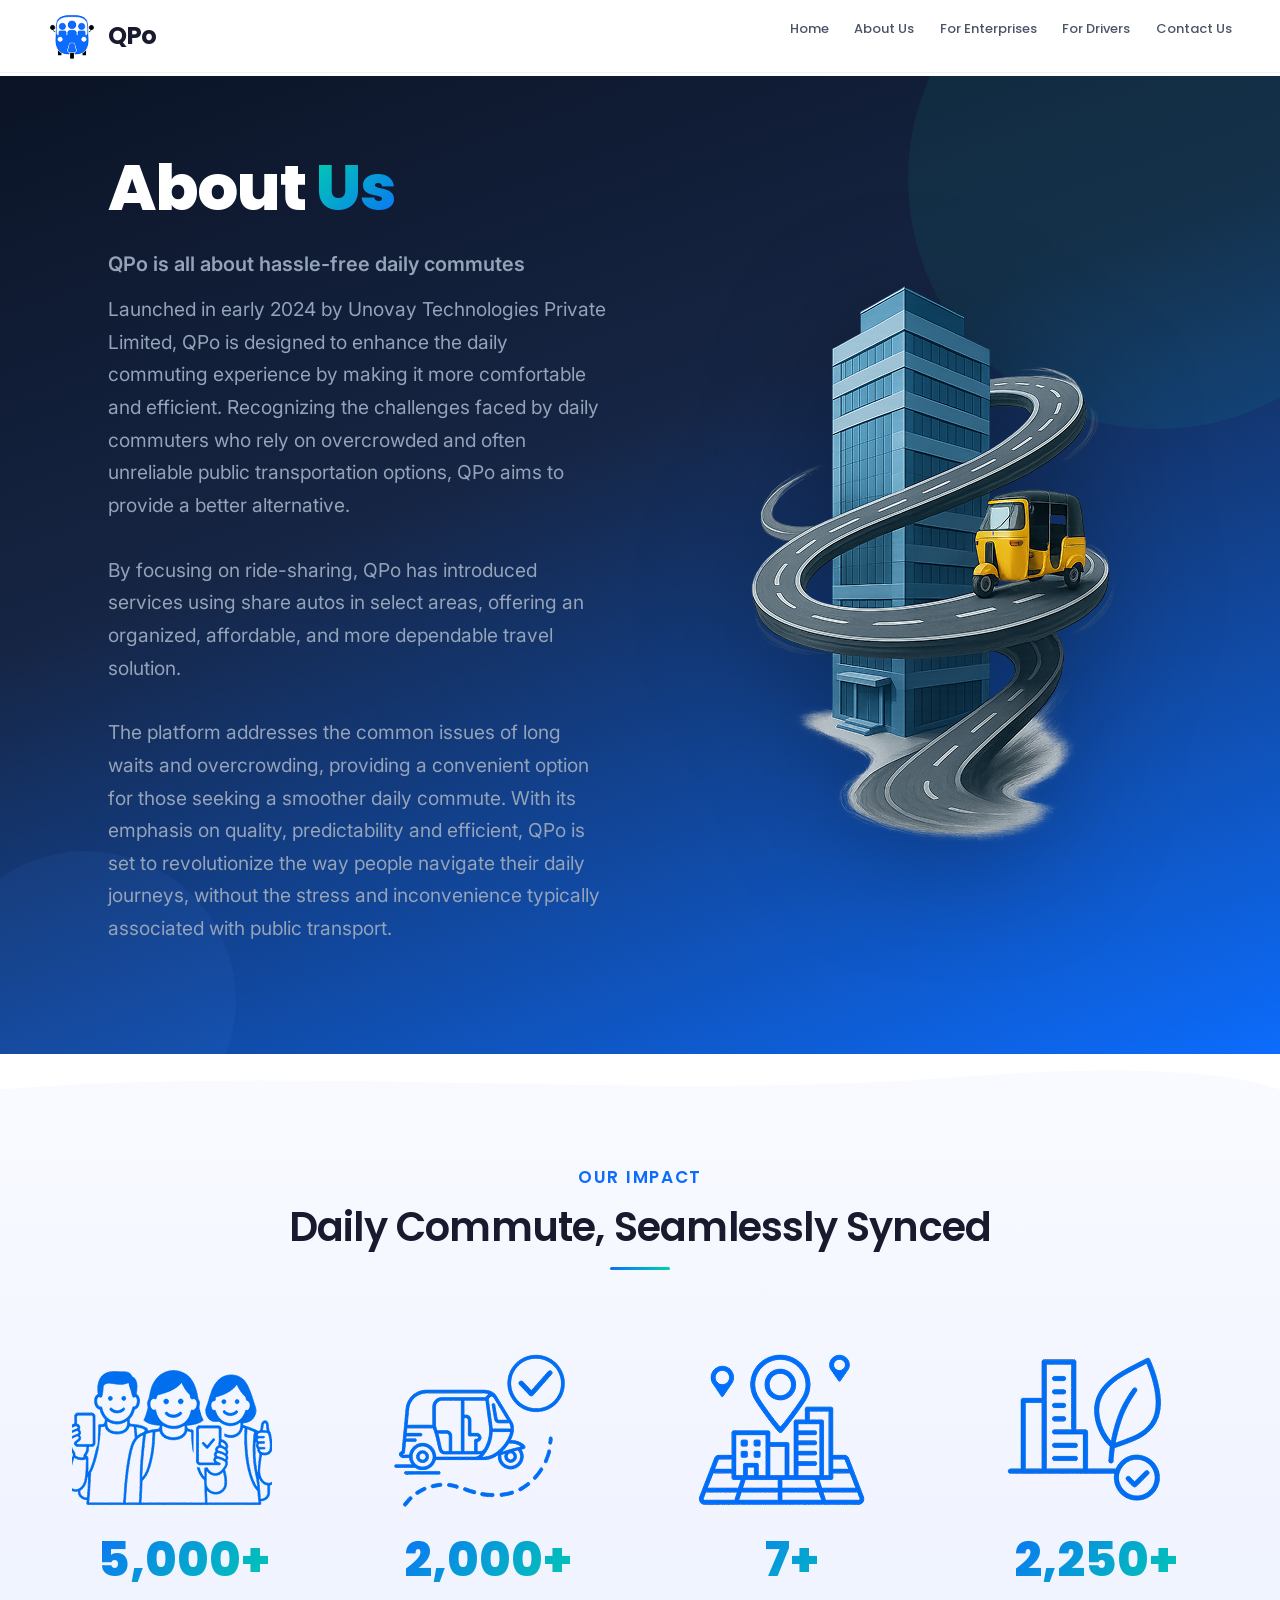
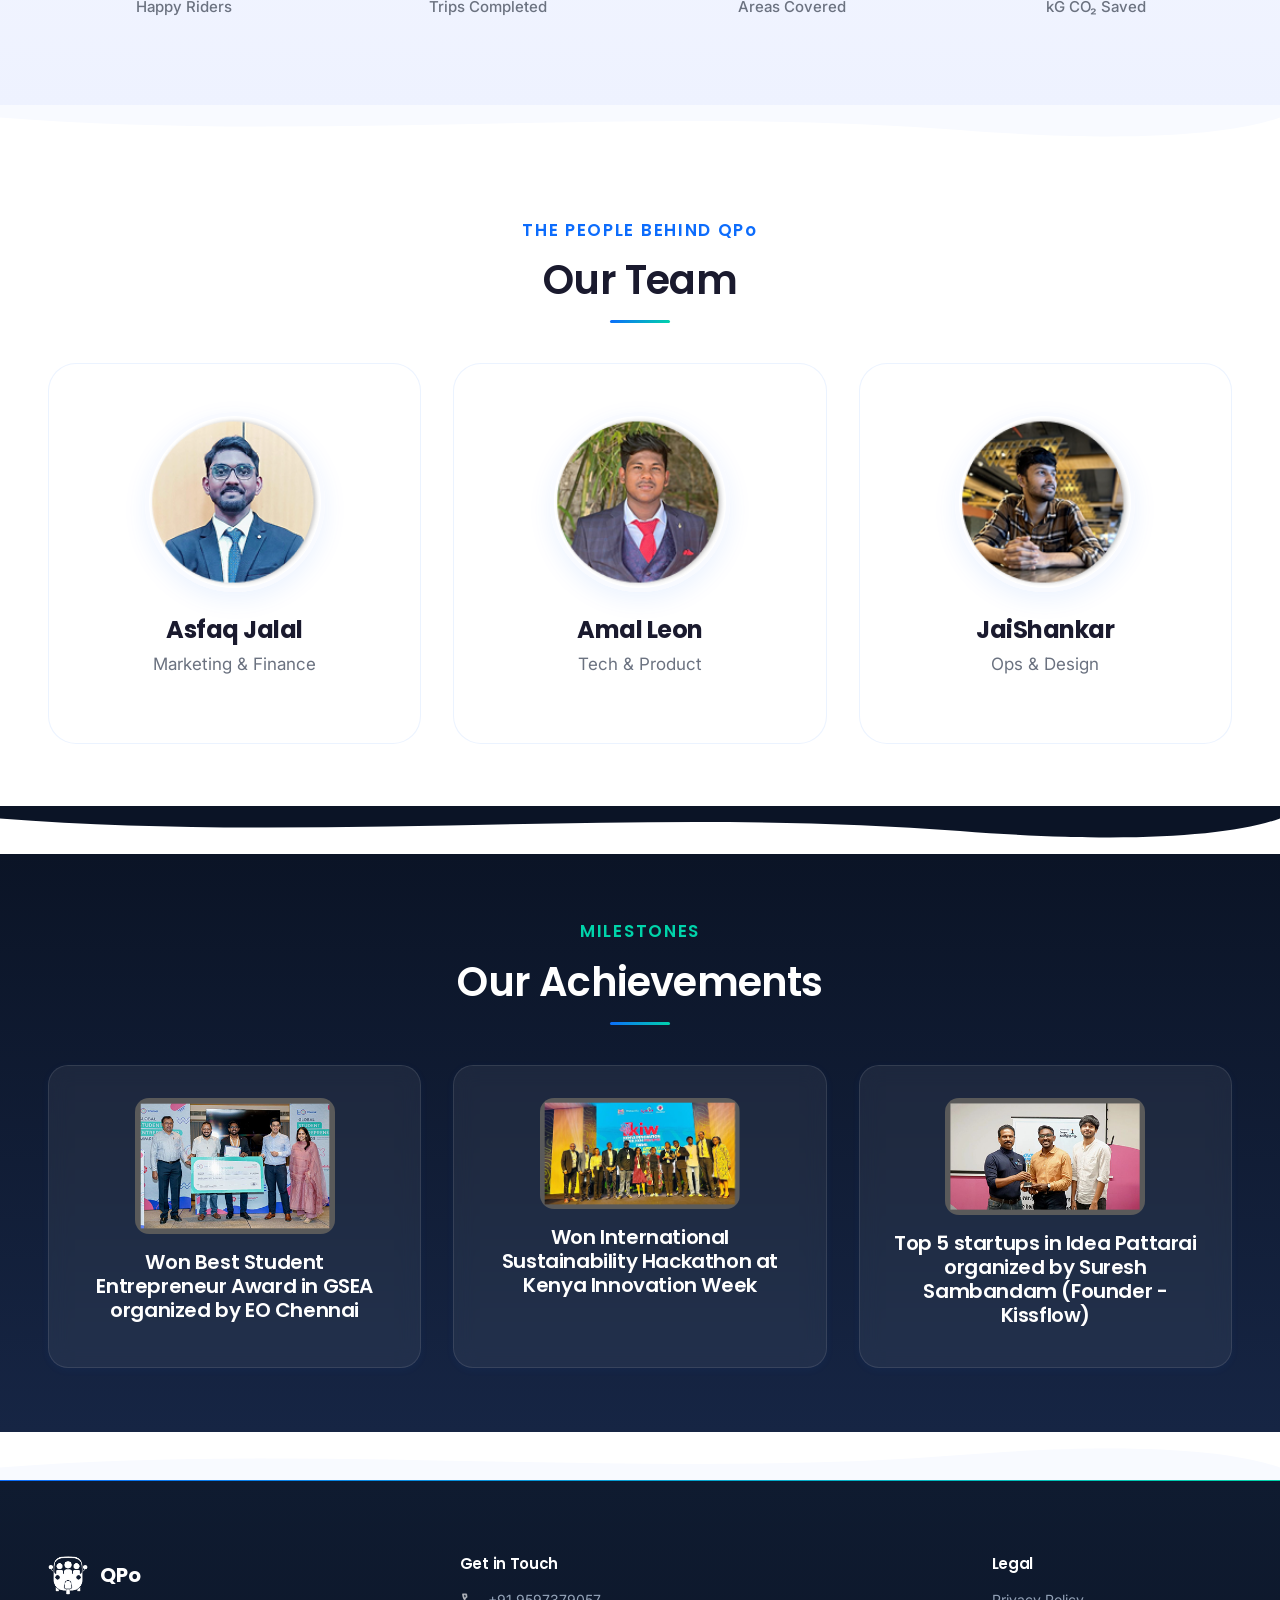
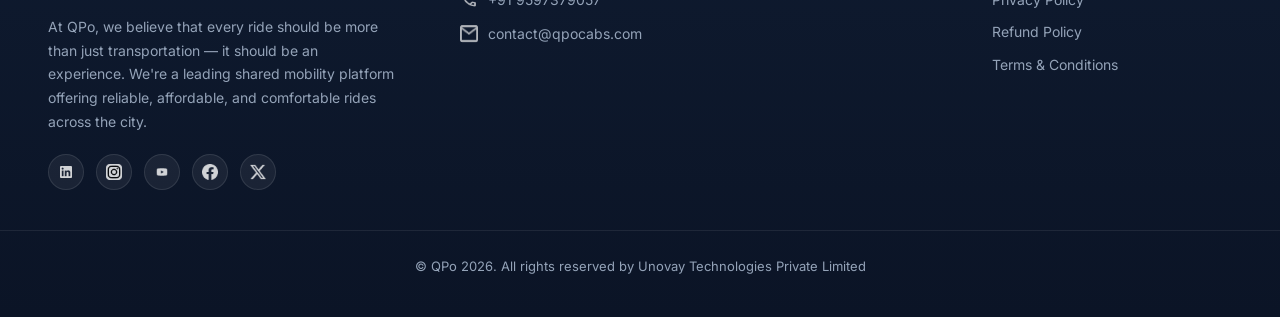
==== about-us.html @ b1e97e28 "QPo website revamp - complete redesign Full website overhaul with new design system, responsive layo" ====
<!DOCTYPE html>
<html lang="en">
<head>
    <meta charset="UTF-8">
    <meta name="viewport" content="width=device-width, initial-scale=1.0">
    <title>About Us | QPo</title>
    <link rel="icon" href="/pictures/logo.png" type="image/png">
    <link rel="stylesheet" href="https://cdnjs.cloudflare.com/ajax/libs/font-awesome/5.15.4/css/all.min.css" />
    <link href="https://cdn.jsdelivr.net/npm/bootstrap@5.3.3/dist/css/bootstrap.min.css" rel="stylesheet">
    <link href="/main.css" rel="stylesheet">
</head>
<body>

    <!-- ═══ Header ═══ -->
    <header class="qpo-header">
        <div class="nav-container">
            <a href="/index.html" class="logo">
                <img src="/pictures/logo nav.png" alt="QPo Logo" />
                <span>QPo</span>
            </a>
            <div id="menu-btn" class="fas fa-bars" aria-label="Toggle menu" tabindex="0" role="button"></div>
            <ul class="nav-links">
                <li><a href="/index.html">Home</a></li>
                <li><a href="/about-us.html" class="active">About Us</a></li>
                <li><a href="/For-enterprises.html">For Enterprises</a></li>
                <li><a href="/for-drivers.html">For Drivers</a></li>
                <li><a href="#footer" data-contact-link>Contact Us</a></li>
            </ul>
        </div>
    </header>
    <div class="header-spacer"></div>


    <!-- ═══ Hero Section ═══ -->
    <section class="qpo-hero">
        <div class="qpo-hero-content">
            <div class="qpo-hero-text animate-in">
                <h1>About <span class="highlight">Us</span></h1>
                <p style="font-size: 1.25rem; font-weight: 600; margin-bottom: 0.75rem;">QPo is all about hassle-free daily commutes</p>
                <p>Launched in early 2024 by Unovay Technologies Private Limited, QPo is designed to enhance the daily commuting experience by making it more comfortable and efficient. Recognizing the challenges faced by daily commuters who rely on overcrowded and often unreliable public transportation options, QPo aims to provide a better alternative.</p>
                <p>By focusing on ride-sharing, QPo has introduced services using share autos in select areas, offering an organized, affordable, and more dependable travel solution.</p>
                <p>The platform addresses the common issues of long waits and overcrowding, providing a convenient option for those seeking a smoother daily commute. With its emphasis on quality, predictability and efficient, QPo is set to revolutionize the way people navigate their daily journeys, without the stress and inconvenience typically associated with public transport.</p>
            </div>
            <div class="qpo-hero-image animate-in animate-in-delay-1">
                <img src="/pictures/hero-img.png" alt="About QPo">
            </div>
        </div>
    </section>


    <!-- ═══ Wave Divider ═══ -->
    <div class="qpo-wave-divider">
        <svg viewBox="0 0 1440 80" fill="none" xmlns="http://www.w3.org/2000/svg" preserveAspectRatio="none">
            <path d="M0 60C360 20 720 80 1080 40C1260 20 1380 30 1440 60V80H0V60Z" fill="#F8FAFF"/>
        </svg>
    </div>


    <!-- ═══ Stats Section ═══ -->
    <section class="qpo-section qpo-section--surface">
        <div class="qpo-container text-center">
            <span class="section-label reveal">Our Impact</span>
            <h2 class="reveal">Daily Commute, Seamlessly Synced</h2>
            <div class="accent-line accent-line--center reveal"></div>

            <div class="qpo-stats-grid reveal-stagger" style="margin-top: 2.5rem;">
                <div class="qpo-stat-card reveal">
                    <img src="/pictures/img-1.png" alt="Happy Riders">
                    <div class="qpo-stat-number">5,000+</div>
                    <div class="qpo-stat-label">Happy Riders</div>
                </div>
                <div class="qpo-stat-card reveal">
                    <img src="/pictures/img-2.png" alt="Trips Completed">
                    <div class="qpo-stat-number">2,000+</div>
                    <div class="qpo-stat-label">Trips Completed</div>
                </div>
                <div class="qpo-stat-card reveal">
                    <img src="/pictures/img-3.png" alt="Areas Covered">
                    <div class="qpo-stat-number">7+</div>
                    <div class="qpo-stat-label">Areas Covered</div>
                </div>
                <div class="qpo-stat-card reveal">
                    <img src="/pictures/img-4.png" alt="CO2 Saved">
                    <div class="qpo-stat-number">2,250+</div>
                    <div class="qpo-stat-label">kG CO&#8322; Saved</div>
                </div>
            </div>
        </div>
    </section>


    <!-- ═══ Wave Divider ═══ -->
    <div class="qpo-wave-divider qpo-wave-divider--flip">
        <svg viewBox="0 0 1440 80" fill="none" xmlns="http://www.w3.org/2000/svg" preserveAspectRatio="none">
            <path d="M0 60C360 20 720 80 1080 40C1260 20 1380 30 1440 60V80H0V60Z" fill="#F8FAFF"/>
        </svg>
    </div>


    <!-- ═══ Team Section ═══ -->
    <section class="qpo-section">
        <div class="qpo-container text-center">
            <span class="section-label reveal">The People Behind <span class="brand-keep">QPo</span></span>
            <h2 class="reveal">Our Team</h2>
            <div class="accent-line accent-line--center reveal"></div>

            <div class="qpo-team-grid reveal-stagger" style="margin-top: 2.5rem;">
                <div class="qpo-team-card reveal">
                    <img src="/pictures/Asfaq.png" alt="Asfaq Jalal">
                    <h4>Asfaq Jalal</h4>
                    <p>Marketing & Finance</p>
                </div>
                <div class="qpo-team-card reveal">
                    <img src="/pictures/AmalLeon.png" alt="Amal Leon">
                    <h4>Amal Leon</h4>
                    <p>Tech & Product</p>
                </div>
                <div class="qpo-team-card reveal">
                    <img src="/pictures/JaiShankar.png" alt="JaiShankar">
                    <h4>JaiShankar</h4>
                    <p>Ops & Design</p>
                </div>
            </div>
        </div>
    </section>


    <!-- ═══ Wave Divider ═══ -->
    <div class="qpo-wave-divider qpo-wave-divider--flip">
        <svg viewBox="0 0 1440 80" fill="none" xmlns="http://www.w3.org/2000/svg" preserveAspectRatio="none">
            <path d="M0 60C360 20 720 80 1080 40C1260 20 1380 30 1440 60V80H0V60Z" fill="#0B1426"/>
        </svg>
    </div>


    <!-- ═══ Achievements Section (Dark) ═══ -->
    <section class="qpo-section qpo-section--dark">
        <div class="qpo-container text-center">
            <span class="section-label section-label--light reveal">Milestones</span>
            <h2 class="reveal">Our Achievements</h2>
            <div class="accent-line accent-line--center reveal"></div>

            <div class="qpo-services-grid reveal-stagger" style="margin-top: 2.5rem;">
                <div class="qpo-service-card qpo-glass-card reveal" style="background: rgba(255,255,255,0.06); border-color: rgba(255,255,255,0.1);">
                    <img src="/pictures/image-01.png" alt="Best Student Entrepreneur Award">
                    <h3 style="color: var(--color-white);">Won Best Student Entrepreneur Award in GSEA organized by EO Chennai</h3>
                </div>
                <div class="qpo-service-card qpo-glass-card reveal" style="background: rgba(255,255,255,0.06); border-color: rgba(255,255,255,0.1);">
                    <img src="/pictures/image-02.png" alt="Kenya Innovation Week">
                    <h3 style="color: var(--color-white);">Won International Sustainability Hackathon at Kenya Innovation Week</h3>
                </div>
                <div class="qpo-service-card qpo-glass-card reveal" style="background: rgba(255,255,255,0.06); border-color: rgba(255,255,255,0.1);">
                    <img src="/pictures/image-03.png" alt="Idea Pattarai">
                    <h3 style="color: var(--color-white);">Top 5 startups in Idea Pattarai organized by Suresh Sambandam (Founder - Kissflow)</h3>
                </div>
            </div>
        </div>
    </section>


    <!-- ═══ Wave Divider ═══ -->
    <div class="qpo-wave-divider">
        <svg viewBox="0 0 1440 80" fill="none" xmlns="http://www.w3.org/2000/svg" preserveAspectRatio="none">
            <path d="M0 60C360 20 720 80 1080 40C1260 20 1380 30 1440 60V80H0V60Z" fill="#F8FAFF"/>
        </svg>
    </div>


    <!-- ═══ Footer ═══ -->
    <footer class="qpo-footer" id="footer">
        <div class="qpo-footer-content">
            <div class="qpo-footer-brand">
                <div class="logo">
                    <img src="/pictures/footer-logo.png" alt="QPo Logo">
                    <span>QPo</span>
                </div>
                <p>At QPo, we believe that every ride should be more than just transportation — it should be an experience. We're a leading shared mobility platform offering reliable, affordable, and comfortable rides across the city.</p>
                <div class="qpo-footer-social">
                    <a href="https://www.linkedin.com/company/qpo-cabs/"><img src="/pictures/linkedin.png" alt="LinkedIn"></a>
                    <a href="https://www.instagram.com/qpo.app/"><img src="/pictures/instagram.png" alt="Instagram"></a>
                    <a href="https://www.youtube.com/@QPo_Cabs"><img src="/pictures/youtube.png" alt="YouTube"></a>
                    <a href="https://www.facebook.com/qpocabs"><img src="/pictures/facebook.png" alt="Facebook"></a>
                    <a href="https://x.com/qpo_cabs"><img src="/pictures/twitter.png" alt="X / Twitter"></a>
                </div>
            </div>

            <div class="qpo-footer-contact">
                <h4>Get in Touch</h4>
                <div class="qpo-footer-contact-item">
                    <img src="/pictures/call.png" alt="Phone">
                    <span>+91 9597379057</span>
                </div>
                <div class="qpo-footer-contact-item">
                    <img src="/pictures/mail.png" alt="Email">
                    <span>contact@qpocabs.com</span>
                </div>
            </div>

            <div class="qpo-footer-links">
                <h4>Legal</h4>
                <a href="/policy.html">Privacy Policy</a>
                <a href="/refund_policy.html">Refund Policy</a>
                <a href="/tandc.html">Terms & Conditions</a>
            </div>
        </div>

        <div class="qpo-footer-bottom">
            <p>&copy; QPo 2026. All rights reserved by Unovay Technologies Private Limited</p>
        </div>
    </footer>


    <script src="https://cdn.jsdelivr.net/npm/bootstrap@5.3.3/dist/js/bootstrap.bundle.min.js"></script>
    <script src="/animations.js"></script>

</body>
</html>
---- main.css ----
/* ============================================================
   QPo Cabs — Premium Design System
   Clean & Premium | Subtle Animations | Bootstrap Compatible
   ============================================================ */

@import url('https://fonts.googleapis.com/css2?family=Inter:ital,opsz,wght@0,14..32,100..900;1,14..32,100..900&family=Poppins:ital,wght@0,100;0,200;0,300;0,400;0,500;0,600;0,700;0,800;0,900;1,100;1,200;1,300;1,400;1,500;1,600;1,700;1,800;1,900&display=swap');

/* ── Design Tokens ──────────────────────────────────────────── */
:root {
  /* Colors */
  --color-primary: #0C6CFC;
  --color-primary-dark: #0A52C4;
  --color-primary-light: #4A94FF;
  --color-accent: #00D4AA;
  --color-accent-dark: #00B090;
  --color-dark: #0B1426;
  --color-dark-mid: #121E33;
  --color-dark-surface: #1A2A44;
  --color-surface: #F8FAFF;
  --color-surface-alt: #EEF2FF;
  --color-white: #FFFFFF;
  --color-text: #1A1A2E;
  --color-text-secondary: #4A5568;
  --color-text-muted: #6B7280;
  --color-text-on-dark: #E2E8F0;
  --color-text-on-dark-muted: #94A3B8;
  --color-border: rgba(12, 108, 252, 0.08);
  --color-border-light: rgba(255, 255, 255, 0.12);

  /* Gradients */
  --gradient-primary: linear-gradient(135deg, #0C6CFC 0%, #00D4AA 100%);
  --gradient-primary-reverse: linear-gradient(135deg, #00D4AA 0%, #0C6CFC 100%);
  --gradient-hero: linear-gradient(160deg, #0B1426 0%, #162544 40%, #0C6CFC 100%);
  --gradient-dark: linear-gradient(180deg, #0B1426 0%, #162544 100%);
  --gradient-dark-subtle: linear-gradient(180deg, #0F1B30 0%, #0B1426 100%);
  --gradient-surface: linear-gradient(180deg, #F8FAFF 0%, #EEF2FF 100%);
  --gradient-glass: linear-gradient(135deg, rgba(255,255,255,0.1) 0%, rgba(255,255,255,0.05) 100%);

  /* Shadows */
  --shadow-xs: 0 1px 3px rgba(12, 108, 252, 0.04);
  --shadow-sm: 0 2px 8px rgba(12, 108, 252, 0.06);
  --shadow-md: 0 8px 24px rgba(12, 108, 252, 0.08);
  --shadow-lg: 0 16px 48px rgba(12, 108, 252, 0.1);
  --shadow-xl: 0 24px 64px rgba(12, 108, 252, 0.12);
  --shadow-glow: 0 0 24px rgba(12, 108, 252, 0.15);
  --shadow-glow-accent: 0 0 24px rgba(0, 212, 170, 0.15);
  --shadow-card-hover: 0 12px 32px rgba(12, 108, 252, 0.14), 0 0 0 1px rgba(12, 108, 252, 0.06);

  /* Radii */
  --radius-sm: 8px;
  --radius-md: 14px;
  --radius-lg: 20px;
  --radius-xl: 28px;
  --radius-2xl: 36px;
  --radius-full: 9999px;

  /* Transitions */
  --ease-out: cubic-bezier(0.4, 0, 0.2, 1);
  --ease-spring: cubic-bezier(0.34, 1.56, 0.64, 1);
  --transition-fast: 0.2s var(--ease-out);
  --transition-base: 0.3s var(--ease-out);
  --transition-slow: 0.5s var(--ease-out);

  /* Typography */
  --font-display: 'Poppins', sans-serif;
  --font-body: 'Inter', sans-serif;

  /* Spacing */
  --section-padding: clamp(2.5rem, 5vw, 4.5rem);
  --container-max: 1280px;
  --container-padding: clamp(1rem, 4vw, 3rem);
}


/* ── Reset & Base ───────────────────────────────────────────── */
*, *::before, *::after {
  box-sizing: border-box;
  margin: 0;
  padding: 0;
}

html {
  scroll-behavior: smooth;
  -webkit-font-smoothing: antialiased;
  -moz-osx-font-smoothing: grayscale;
}

body {
  font-family: var(--font-body);
  font-weight: 400;
  color: var(--color-text);
  background: var(--color-white);
  line-height: 1.6;
  overflow-x: hidden;
}

img {
  max-width: 100%;
  height: auto;
  display: block;
}

a {
  color: inherit;
  text-decoration: none;
  transition: color var(--transition-fast);
}


/* ── Typography ─────────────────────────────────────────────── */
h1, h2, h3, h4, h5, h6 {
  font-family: var(--font-display);
  font-weight: 600;
  line-height: 1.2;
  letter-spacing: -0.02em;
  color: var(--color-text);
}

h1 { font-size: clamp(2rem, 5vw, 3.5rem); font-weight: 700; }
h2 { font-size: clamp(1.5rem, 3.5vw, 2.5rem); }
h3 { font-size: clamp(1.125rem, 2.5vw, 1.75rem); }
h4 { font-size: clamp(1rem, 2vw, 1.25rem); }

p {
  font-size: clamp(0.875rem, 1.5vw, 1.125rem);
  line-height: 1.7;
  color: var(--color-text-secondary);
}

/* Gradient text utility */
.gradient-text {
  background: var(--gradient-primary);
  -webkit-background-clip: text;
  -webkit-text-fill-color: transparent;
  background-clip: text;
}

/* Section label — small uppercase text above headings */
.section-label {
  font-family: var(--font-display);
  font-size: clamp(0.9375rem, 1.5vw, 1.0625rem);
  font-weight: 600;
  text-transform: uppercase;
  letter-spacing: 0.1em;
  color: var(--color-primary);
  margin-bottom: 0.75rem;
  display: inline-block;
}

/* Prevent QPo from being uppercased — keep brand casing */
.section-label .brand-keep {
  text-transform: none;
}

.section-label--light {
  color: var(--color-accent);
}

/* Accent line under section titles */
.accent-line {
  width: 60px;
  height: 3px;
  background: var(--gradient-primary);
  border-radius: 2px;
  margin-top: 1rem;
  display: inline-block;
}

.accent-line--center {
  display: block;
  margin-left: auto;
  margin-right: auto;
}


/* ── Layout ─────────────────────────────────────────────────── */
.qpo-container {
  width: 100%;
  max-width: var(--container-max);
  margin: 0 auto;
  padding: 0 var(--container-padding);
}

.qpo-section {
  padding: var(--section-padding) 0;
}

.qpo-section--dark {
  background: var(--gradient-dark);
  color: var(--color-text-on-dark);
}

.qpo-section--dark h2,
.qpo-section--dark h3,
.qpo-section--dark h4 {
  color: var(--color-white);
}

.qpo-section--dark p {
  color: var(--color-text-on-dark-muted);
}

.qpo-section--surface {
  background: var(--gradient-surface);
}

.text-center { text-align: center; }


/* ── Header / Navigation ────────────────────────────────────── */
.qpo-header {
  position: fixed;
  top: 0;
  left: 0;
  right: 0;
  z-index: 1000;
  background: rgba(255, 255, 255, 0.85);
  backdrop-filter: blur(16px);
  -webkit-backdrop-filter: blur(16px);
  border-bottom: 1px solid var(--color-border);
  transition: box-shadow var(--transition-base), background var(--transition-base);
}

.qpo-header.scrolled {
  background: rgba(255, 255, 255, 0.95);
  box-shadow: 0 4px 20px rgba(0, 0, 0, 0.06);
}

.qpo-header .nav-container {
  display: flex;
  justify-content: space-between;
  align-items: center;
  max-width: var(--container-max);
  margin: 0 auto;
  padding: 0.75rem var(--container-padding);
}

.qpo-header .logo {
  display: flex;
  align-items: center;
  gap: 0.75rem;
  text-decoration: none;
}

.qpo-header .logo img {
  width: 48px;
  height: 48px;
  border-radius: 0;
  background: transparent;
  mix-blend-mode: multiply;
  object-fit: contain;
}

.qpo-header .logo span {
  font-family: var(--font-display);
  font-size: clamp(1.25rem, 2vw, 1.5rem);
  font-weight: 700;
  color: var(--color-text);
  letter-spacing: -0.02em;
}

.qpo-header .nav-links {
  display: flex;
  list-style: none;
  gap: clamp(1rem, 2vw, 2rem);
  align-items: center;
}

.qpo-header .nav-links a {
  font-family: var(--font-display);
  font-size: clamp(0.8125rem, 1vw, 0.9375rem);
  font-weight: 500;
  white-space: nowrap;
  color: var(--color-text-secondary);
  text-decoration: none;
  position: relative;
  padding: 0.25rem 0;
  transition: color var(--transition-fast);
}

.qpo-header .nav-links a::after {
  content: '';
  position: absolute;
  bottom: -2px;
  left: 50%;
  width: 0;
  height: 2px;
  background: var(--gradient-primary);
  border-radius: 1px;
  transition: width var(--transition-base), left var(--transition-base);
}

.qpo-header .nav-links a:hover,
.qpo-header .nav-links a.active {
  color: var(--color-primary);
}

.qpo-header .nav-links a:hover::after,
.qpo-header .nav-links a.active::after {
  width: 100%;
  left: 0;
}

/* Hamburger */
.qpo-header #menu-btn {
  display: none;
  font-size: 1.5rem;
  cursor: pointer;
  color: var(--color-text);
  padding: 0.5rem;
  border-radius: var(--radius-sm);
  transition: background var(--transition-fast), color var(--transition-fast);
}

.qpo-header #menu-btn:hover {
  background: var(--color-surface);
  color: var(--color-primary);
}

/* Header spacer to push content below fixed header */
.header-spacer {
  height: 76px;
}


/* ── Hero Section ───────────────────────────────────────────── */
.qpo-hero {
  position: relative;
  min-height: 70vh;
  display: flex;
  align-items: center;
  overflow: hidden;
  background: var(--gradient-hero);
  padding: clamp(2rem, 6vw, 5rem) 0;
}

/* Subtle floating shapes in hero */
.qpo-hero::before,
.qpo-hero::after {
  content: '';
  position: absolute;
  border-radius: 50%;
  opacity: 0.07;
  pointer-events: none;
}

.qpo-hero::before {
  width: 500px;
  height: 500px;
  background: var(--color-accent);
  top: -15%;
  right: -10%;
  animation: float-slow 20s ease-in-out infinite;
}

.qpo-hero::after {
  width: 300px;
  height: 300px;
  background: var(--color-primary-light);
  bottom: -10%;
  left: -5%;
  animation: float-slow 25s ease-in-out infinite reverse;
}

@keyframes float-slow {
  0%, 100% { transform: translate(0, 0) scale(1); }
  33% { transform: translate(30px, -20px) scale(1.05); }
  66% { transform: translate(-20px, 15px) scale(0.95); }
}

.qpo-hero-content {
  position: relative;
  z-index: 2;
  max-width: var(--container-max);
  margin: 0 auto;
  padding: 0 var(--container-padding);
  display: grid;
  grid-template-columns: 1fr 1fr;
  gap: clamp(2rem, 5vw, 4rem);
  align-items: center;
}

.qpo-hero-text h1 {
  color: var(--color-white);
  font-size: clamp(2.25rem, 5.5vw, 4rem);
  font-weight: 800;
  line-height: 1.1;
  margin-bottom: 1.5rem;
}

.qpo-hero-text h1 .highlight {
  background: var(--gradient-primary-reverse);
  -webkit-background-clip: text;
  -webkit-text-fill-color: transparent;
  background-clip: text;
}

.qpo-hero-text p {
  color: var(--color-text-on-dark-muted);
  font-size: clamp(1rem, 1.5vw, 1.25rem);
  line-height: 1.7;
  margin-bottom: 2rem;
  max-width: 500px;
}

.qpo-hero-image {
  position: relative;
  z-index: 2;
  display: flex;
  justify-content: center;
}

.qpo-hero-image img {
  max-width: 100%;
  height: auto;
  border-radius: var(--radius-xl);
  filter: drop-shadow(0 20px 60px rgba(0, 0, 0, 0.3));
}

/* Hero CTA buttons */
.qpo-hero-cta {
  display: flex;
  gap: 1rem;
  flex-wrap: wrap;
  align-items: center;
}

.qpo-hero-cta img {
  height: clamp(40px, 5vw, 52px);
  width: auto;
  transition: transform var(--transition-fast), filter var(--transition-fast);
  border-radius: var(--radius-sm);
}

.qpo-hero-cta a:hover img {
  transform: translateY(-2px);
  filter: brightness(1.1);
}

/* Themed store download buttons */
.qpo-store-btn {
  display: inline-flex;
  align-items: center;
  justify-content: center;
  gap: 0.625rem;
  padding: 0.625rem 1.5rem;
  min-width: 175px;
  border-radius: var(--radius-lg);
  text-decoration: none;
  color: var(--color-white);
  background: linear-gradient(135deg, var(--color-primary) 0%, var(--color-primary-dark) 100%);
  border: 1px solid rgba(255, 255, 255, 0.15);
  transition: transform var(--transition-fast), box-shadow var(--transition-fast);
  font-family: var(--font-display);
}

.qpo-store-btn:hover {
  transform: translateY(-2px);
  box-shadow: 0 6px 20px rgba(12, 108, 252, 0.35);
}

.qpo-store-btn i {
  font-size: 1.5rem;
}

.qpo-store-btn span {
  display: flex;
  flex-direction: column;
  text-align: left;
  line-height: 1.2;
  font-weight: 600;
  font-size: 0.95rem;
}

.qpo-store-btn span small {
  font-weight: 400;
  font-size: 0.65rem;
  opacity: 0.8;
  letter-spacing: 0.02em;
}


/* ── Glass Cards ────────────────────────────────────────────── */
.qpo-glass-card {
  background: rgba(255, 255, 255, 0.75);
  backdrop-filter: blur(10px);
  -webkit-backdrop-filter: blur(10px);
  border: 1px solid rgba(255, 255, 255, 0.4);
  border-radius: var(--radius-lg);
  padding: clamp(1.5rem, 3vw, 2.5rem);
  box-shadow: var(--shadow-sm);
  transition: transform var(--transition-base), box-shadow var(--transition-base);
}

.qpo-glass-card:hover {
  transform: translateY(-4px);
  box-shadow: var(--shadow-card-hover);
}

/* Glass card on dark bg */
.qpo-section--dark .qpo-glass-card {
  background: rgba(255, 255, 255, 0.06);
  border: 1px solid rgba(255, 255, 255, 0.1);
}

.qpo-section--dark .qpo-glass-card:hover {
  background: rgba(255, 255, 255, 0.1);
  box-shadow: 0 12px 32px rgba(0, 0, 0, 0.2), 0 0 0 1px rgba(255, 255, 255, 0.1);
}


/* ── Feature Cards (Why Choose Us, Services etc.) ───────────── */
.qpo-feature-grid {
  display: grid;
  grid-template-columns: repeat(auto-fit, minmax(280px, 1fr));
  gap: clamp(1.5rem, 3vw, 2rem);
  margin-top: 3rem;
}

.qpo-feature-card {
  background: var(--color-white);
  border: 1px solid var(--color-border);
  border-radius: var(--radius-lg);
  padding: clamp(1.5rem, 3vw, 2.5rem);
  text-align: center;
  box-shadow: var(--shadow-xs);
  transition: transform var(--transition-base), box-shadow var(--transition-base), border-color var(--transition-base);
  position: relative;
  overflow: hidden;
}

.qpo-feature-card::before {
  content: '';
  position: absolute;
  top: 0;
  left: 0;
  right: 0;
  height: 3px;
  background: var(--gradient-primary);
  opacity: 0;
  transition: opacity var(--transition-base);
}

.qpo-feature-card:hover {
  transform: translateY(-6px);
  box-shadow: var(--shadow-lg);
  border-color: rgba(12, 108, 252, 0.12);
}

.qpo-feature-card:hover::before {
  opacity: 1;
}

.qpo-feature-card img {
  width: clamp(100px, 15vw, 180px);
  height: auto;
  margin: 0 auto 1.5rem;
  transition: transform var(--transition-base);
}

.qpo-feature-card:hover img {
  transform: scale(1.05);
}

.qpo-feature-card h5,
.qpo-feature-card h3 {
  font-size: clamp(1rem, 1.8vw, 1.25rem);
  font-weight: 600;
  margin-top: 0.5rem;
}


/* ── Benefits Section ───────────────────────────────────────── */
.qpo-benefits {
  display: grid;
  grid-template-columns: auto 1fr;
  gap: clamp(2rem, 5vw, 5rem);
  align-items: center;
  max-width: var(--container-max);
  margin: 0 auto;
  padding: 0 var(--container-padding);
}

.qpo-benefits-phone img {
  max-width: 300px;
  width: 100%;
  filter: drop-shadow(0 20px 40px rgba(12, 108, 252, 0.15));
}

.qpo-benefit-item {
  padding: clamp(1rem, 2vw, 1.5rem) 0;
  border-bottom: 1px solid var(--color-border);
}

.qpo-benefit-item:last-child {
  border-bottom: none;
}

.qpo-benefit-item h3 {
  font-size: clamp(1rem, 2vw, 1.375rem);
  font-weight: 600;
  margin-bottom: 0.5rem;
  color: var(--color-text);
}

.qpo-benefit-item p {
  display: flex;
  align-items: flex-start;
  gap: 0.75rem;
  font-size: clamp(0.875rem, 1.3vw, 1rem);
  color: var(--color-text-secondary);
  line-height: 1.6;
}

.qpo-benefit-item p img {
  width: 20px;
  height: 20px;
  flex-shrink: 0;
  margin-top: 3px;
}


/* ── Services Section ───────────────────────────────────────── */
.qpo-services-grid {
  display: grid;
  grid-template-columns: repeat(auto-fit, minmax(250px, 1fr));
  gap: clamp(1.5rem, 3vw, 2rem);
  margin-top: 3rem;
}

.qpo-service-card {
  background: var(--color-white);
  border: 1px solid var(--color-border);
  border-radius: var(--radius-lg);
  padding: clamp(1.5rem, 3vw, 2rem);
  text-align: center;
  transition: transform var(--transition-base), box-shadow var(--transition-base);
}

.qpo-service-card:hover {
  transform: translateY(-4px);
  box-shadow: var(--shadow-md);
}

.qpo-service-card img {
  width: clamp(120px, 18vw, 200px);
  height: auto;
  margin: 0 auto 1rem;
  border-radius: var(--radius-md);
  transition: transform var(--transition-base);
}

.qpo-service-card:hover img {
  transform: scale(1.05);
}

.qpo-service-card h3 {
  font-size: clamp(1rem, 1.8vw, 1.25rem);
  font-weight: 600;
}


/* ── App Download Section ───────────────────────────────────── */
.qpo-download {
  text-align: center;
}

.qpo-download-text {
  white-space: nowrap;
}

@media (max-width: 768px) {
  .qpo-download-text {
    white-space: normal;
  }
}

.qpo-download h2 {
  margin-bottom: 2rem;
}

.qpo-download-links {
  display: flex;
  justify-content: center;
  gap: clamp(1rem, 3vw, 2rem);
  flex-wrap: wrap;
}

.qpo-download-links a img {
  height: clamp(44px, 6vw, 56px);
  width: auto;
  transition: transform var(--transition-fast), filter var(--transition-fast);
  border-radius: var(--radius-sm);
}

.qpo-download-links a:hover img {
  transform: translateY(-3px);
  filter: brightness(1.05);
}


/* ── Media Scroll Section ───────────────────────────────────── */
.qpo-media-section h2 {
  text-align: center;
  margin-bottom: 2.5rem;
}

.qpo-media-scroll-wrapper {
  overflow: hidden;
  width: 100%;
  position: relative;
  mask-image: linear-gradient(to right, transparent, black 5%, black 95%, transparent);
  -webkit-mask-image: linear-gradient(to right, transparent, black 5%, black 95%, transparent);
}

.qpo-media-scroll-track {
  display: flex;
  animation: media-scroll 8s linear infinite;
  gap: 2rem;
}

.qpo-media-scroll-wrapper:hover .qpo-media-scroll-track {
  animation-play-state: paused;
}

.qpo-media-scroll-wrapper {
  -webkit-overflow-scrolling: touch;
}

.qpo-media-scroll-track.dragging {
  animation-play-state: paused;
}

.qpo-media-card {
  flex: 0 0 200px;
  text-align: center;
  background: #FFFFFF;
  border-radius: var(--radius-sm);
  padding: 1rem 1.25rem;
  display: flex;
  align-items: center;
  justify-content: center;
  height: 70px;
}

.qpo-media-card a {
  display: flex;
  align-items: center;
  justify-content: center;
  text-decoration: none;
  width: 100%;
  height: 100%;
}

.qpo-media-card img {
  width: 170px;
  height: 55px;
  object-fit: contain;
  background: #FFFFFF;
  padding: 0;
  border-radius: 0;
  margin: 0;
  transition: transform var(--transition-base);
}

.qpo-media-card:hover img {
  transform: scale(1.05);
}

.qpo-media-card p {
  display: none;
}

@keyframes media-scroll {
  0% { transform: translateX(0); }
  100% { transform: translateX(-50%); }
}


/* ── Supported By / Incubated By ────────────────────────────── */
.qpo-supported {
  text-align: center;
}

.qpo-supported-wrapper {
  display: flex;
  justify-content: center;
  align-items: flex-start;
  gap: clamp(2rem, 6vw, 5rem);
  max-width: 900px;
  margin: 2rem auto 0;
}

.qpo-supported-block {
  flex: 1;
  display: flex;
  flex-direction: column;
  align-items: center;
}

.qpo-supported-block h3 {
  font-size: clamp(1rem, 1.8vw, 1.25rem);
  font-weight: 700;
  text-transform: uppercase;
  letter-spacing: 0.08em;
  margin-bottom: 2rem;
  color: var(--color-text);
}

.qpo-supported-divider {
  width: 1px;
  background: var(--color-border);
  align-self: stretch;
  min-height: 120px;
}

.qpo-supported-logos {
  display: flex;
  align-items: center;
  gap: 1.5rem;
  flex-wrap: wrap;
  justify-content: center;
}

.qpo-supported-logos img {
  max-height: 160px;
  width: auto;
  object-fit: contain;
  opacity: 0.9;
  transition: opacity var(--transition-fast), transform var(--transition-fast);
}

.qpo-supported-logos img:hover {
  opacity: 1;
  transform: scale(1.05);
}


/* ── Testimonials ───────────────────────────────────────────── */
.qpo-testimonials {
  text-align: center;
}

.qpo-testimonials h2 {
  color: var(--color-primary);
  margin-bottom: 3rem;
}

.qpo-testimonial-grid {
  display: grid;
  grid-template-columns: repeat(auto-fit, minmax(300px, 1fr));
  gap: clamp(1.5rem, 3vw, 2rem);
  max-width: var(--container-max);
  margin: 0 auto;
}

.qpo-testimonial-card {
  background: var(--color-white);
  border: 1px solid var(--color-border);
  border-radius: var(--radius-xl);
  padding: clamp(1.5rem, 3vw, 2rem);
  text-align: left;
  box-shadow: var(--shadow-sm);
  transition: transform var(--transition-base), box-shadow var(--transition-base);
  display: flex;
  flex-direction: column;
}

.qpo-testimonial-card:hover {
  transform: translateY(-4px);
  box-shadow: var(--shadow-md);
}

.qpo-testimonial-quote-icon img {
  width: 28px;
  height: auto;
  margin-bottom: 1rem;
  opacity: 0.6;
}

.qpo-testimonial-body {
  font-size: clamp(0.9375rem, 1.5vw, 1.0625rem);
  color: var(--color-text-secondary);
  line-height: 1.7;
  flex: 1;
  margin-bottom: 1.5rem;
}

.qpo-testimonial-footer {
  display: flex;
  align-items: center;
  gap: 0.875rem;
  padding-top: 1rem;
  border-top: 1px solid var(--color-border);
}

.qpo-testimonial-footer img {
  width: 48px;
  height: 48px;
  border-radius: 50%;
  object-fit: cover;
}

.qpo-testimonial-info h4 {
  font-size: 1rem;
  font-weight: 600;
  color: var(--color-text);
  margin-bottom: 0.125rem;
}

.qpo-testimonial-info p {
  font-size: 0.8125rem;
  color: var(--color-text-muted);
}

/* Mobile testimonial scroll */
.qpo-testimonial-scroll-wrapper {
  overflow: hidden;
  mask-image: linear-gradient(to right, transparent, black 3%, black 97%, transparent);
  -webkit-mask-image: linear-gradient(to right, transparent, black 3%, black 97%, transparent);
}

.qpo-testimonial-scroll-track {
  display: flex;
  gap: 1rem;
  animation: qpo-scroll-loop 28s linear infinite;
  width: max-content;
}

.qpo-testimonial-scroll-wrapper:hover .qpo-testimonial-scroll-track {
  animation-play-state: paused;
}

.qpo-testimonial-scroll-card {
  flex: 0 0 320px;
  background: var(--color-white);
  border: 1px solid var(--color-border);
  border-radius: var(--radius-lg);
  padding: 1.25rem;
  display: flex;
  flex-direction: column;
  gap: 1rem;
  box-shadow: var(--shadow-sm);
}

@keyframes qpo-scroll-loop {
  0% { transform: translateX(0); }
  100% { transform: translateX(-50%); }
}


/* ── Footer ─────────────────────────────────────────────────── */
.qpo-footer {
  background: var(--gradient-dark-subtle);
  color: var(--color-text-on-dark);
  padding: clamp(3rem, 6vw, 5rem) 0 1.5rem;
  position: relative;
}

/* Gradient accent line at top */
.qpo-footer::before {
  content: '';
  position: absolute;
  top: 0;
  left: 0;
  right: 0;
  height: 3px;
  background: var(--gradient-primary);
}

.qpo-footer-content {
  max-width: var(--container-max);
  margin: 0 auto;
  padding: 0 var(--container-padding);
  display: grid;
  grid-template-columns: 1.5fr 2fr 1fr;
  gap: clamp(2rem, 4vw, 4rem);
}

.qpo-footer-brand .logo {
  display: flex;
  align-items: center;
  gap: 0.75rem;
  margin-bottom: 1.25rem;
}

.qpo-footer-brand .logo img {
  width: 40px;
  height: 40px;
  border-radius: var(--radius-sm);
}

.qpo-footer-brand .logo span {
  font-family: var(--font-display);
  font-size: 1.25rem;
  font-weight: 700;
  color: var(--color-white);
}

.qpo-footer-brand p {
  font-size: 0.875rem;
  color: var(--color-text-on-dark-muted);
  line-height: 1.7;
  max-width: 350px;
}

.qpo-footer-contact h4 {
  font-size: 0.9375rem;
  font-weight: 600;
  color: var(--color-white);
  margin-bottom: 1rem;
}

.qpo-footer-contact-item {
  display: flex;
  align-items: center;
  gap: 0.625rem;
  margin-bottom: 0.75rem;
  font-size: 0.875rem;
  color: var(--color-text-on-dark-muted);
}

.qpo-footer-contact-item img {
  width: 18px;
  height: 18px;
  opacity: 0.7;
}

.qpo-footer-links h4 {
  font-size: 0.9375rem;
  font-weight: 600;
  color: var(--color-white);
  margin-bottom: 1rem;
}

.qpo-footer-links a {
  display: block;
  font-size: 0.875rem;
  color: var(--color-text-on-dark-muted);
  margin-bottom: 0.625rem;
  transition: color var(--transition-fast);
}

.qpo-footer-links a:hover {
  color: var(--color-accent);
}

.qpo-footer-social {
  display: flex;
  gap: 0.75rem;
  margin-top: 1.25rem;
}

.qpo-footer-social a {
  display: flex;
  align-items: center;
  justify-content: center;
  width: 36px;
  height: 36px;
  border-radius: 50%;
  background: rgba(255, 255, 255, 0.06);
  border: 1px solid rgba(255, 255, 255, 0.1);
  transition: background var(--transition-fast), transform var(--transition-fast), box-shadow var(--transition-fast);
}

.qpo-footer-social a:hover {
  background: rgba(12, 108, 252, 0.2);
  transform: translateY(-2px);
  box-shadow: 0 4px 12px rgba(12, 108, 252, 0.2);
}

.qpo-footer-social img {
  width: 16px;
  height: 16px;
  opacity: 0.8;
}

.qpo-footer-bottom {
  max-width: var(--container-max);
  margin: 0 auto;
  padding: 1.5rem var(--container-padding) 0;
  margin-top: 2.5rem;
  border-top: 1px solid rgba(255, 255, 255, 0.08);
  text-align: center;
}

.qpo-footer-bottom p {
  font-size: 0.8125rem;
  color: var(--color-text-on-dark-muted);
}


/* ── Buttons ────────────────────────────────────────────────── */
.qpo-btn {
  display: inline-flex;
  align-items: center;
  justify-content: center;
  gap: 0.5rem;
  font-family: var(--font-display);
  font-weight: 600;
  font-size: clamp(0.875rem, 1.5vw, 1rem);
  padding: 0.875rem 2rem;
  border-radius: var(--radius-full);
  border: none;
  cursor: pointer;
  transition: transform var(--transition-fast), box-shadow var(--transition-fast), background var(--transition-fast);
  text-decoration: none;
}

.qpo-btn--primary {
  background: var(--gradient-primary);
  color: var(--color-white);
  box-shadow: 0 4px 16px rgba(12, 108, 252, 0.3);
}

.qpo-btn--primary:hover {
  transform: translateY(-2px) scale(1.02);
  box-shadow: 0 8px 24px rgba(12, 108, 252, 0.35);
}

.qpo-btn--primary:active {
  transform: scale(0.98);
}

.qpo-btn--outline {
  background: transparent;
  color: var(--color-primary);
  border: 2px solid var(--color-primary);
}

.qpo-btn--outline:hover {
  background: rgba(12, 108, 252, 0.05);
  transform: translateY(-2px);
}

.qpo-btn--white {
  background: var(--color-white);
  color: var(--color-primary);
  box-shadow: var(--shadow-md);
}

.qpo-btn--white:hover {
  transform: translateY(-2px);
  box-shadow: var(--shadow-lg);
}


/* ── Form Inputs ────────────────────────────────────────────── */
.qpo-input {
  width: 100%;
  padding: 1rem 1.25rem;
  font-family: var(--font-body);
  font-size: 1rem;
  color: var(--color-text);
  background: var(--color-surface);
  border: 2px solid transparent;
  border-radius: var(--radius-md);
  outline: none;
  transition: border-color var(--transition-fast), box-shadow var(--transition-fast), background var(--transition-fast);
}

.qpo-input:focus {
  background: var(--color-white);
  border-color: var(--color-primary);
  box-shadow: 0 0 0 4px rgba(12, 108, 252, 0.1);
}

.qpo-input::placeholder {
  color: var(--color-text-muted);
}

.qpo-form-group {
  margin-bottom: 1.25rem;
}

.qpo-form-group label {
  display: block;
  font-family: var(--font-display);
  font-size: 0.9375rem;
  font-weight: 600;
  color: var(--color-text);
  margin-bottom: 0.5rem;
}


/* ── Accordion / FAQ ────────────────────────────────────────── */
.qpo-accordion-item {
  border-bottom: 1px solid var(--color-border);
}

.qpo-accordion-title {
  display: flex;
  justify-content: space-between;
  align-items: center;
  padding: 1.25rem 0;
  cursor: pointer;
  font-family: var(--font-display);
  font-size: clamp(0.9375rem, 1.5vw, 1.0625rem);
  font-weight: 500;
  color: var(--color-text);
  transition: color var(--transition-fast);
}

.qpo-accordion-title:hover {
  color: var(--color-primary);
}

.qpo-accordion-title .arrow {
  width: 20px;
  height: 20px;
  transition: transform var(--transition-base);
  flex-shrink: 0;
}

.qpo-accordion-item.active .qpo-accordion-title .arrow {
  transform: rotate(180deg);
}

.qpo-accordion-body {
  max-height: 0;
  overflow: hidden;
  transition: max-height var(--transition-base), padding var(--transition-base);
}

.qpo-accordion-item.active .qpo-accordion-body {
  max-height: 500px;
  padding-bottom: 1.25rem;
}

.qpo-accordion-body p {
  font-size: 0.9375rem;
  color: var(--color-text-secondary);
  line-height: 1.7;
}


/* ── SVG Wave Divider ───────────────────────────────────────── */
.qpo-wave-divider {
  width: 100%;
  line-height: 0;
  overflow: hidden;
  margin-top: -2px;
  margin-bottom: -2px;
  position: relative;
  z-index: 1;
}

.qpo-wave-divider svg {
  width: 100%;
  height: 50px;
  display: block;
}

.qpo-wave-divider--flip {
  transform: scaleY(-1);
}


/* ── Scroll Reveal Animations ───────────────────────────────── */
.reveal {
  opacity: 0;
  transform: translateY(24px);
  transition: opacity 0.7s var(--ease-out), transform 0.7s var(--ease-out);
}

.reveal.revealed {
  opacity: 1;
  transform: translateY(0);
}

/* Stagger delays for grid children */
.reveal-stagger > *:nth-child(1) { transition-delay: 0s; }
.reveal-stagger > *:nth-child(2) { transition-delay: 0.1s; }
.reveal-stagger > *:nth-child(3) { transition-delay: 0.2s; }
.reveal-stagger > *:nth-child(4) { transition-delay: 0.3s; }
.reveal-stagger > *:nth-child(5) { transition-delay: 0.4s; }
.reveal-stagger > *:nth-child(6) { transition-delay: 0.5s; }

/* Page load fade-in */
@keyframes fadeInUp {
  from {
    opacity: 0;
    transform: translateY(30px);
  }
  to {
    opacity: 1;
    transform: translateY(0);
  }
}

.animate-in {
  animation: fadeInUp 0.8s var(--ease-out) both;
}

.animate-in-delay-1 { animation-delay: 0.1s; }
.animate-in-delay-2 { animation-delay: 0.2s; }
.animate-in-delay-3 { animation-delay: 0.3s; }
.animate-in-delay-4 { animation-delay: 0.4s; }


/* ── Enterprise Page Specific ───────────────────────────────── */
.qpo-logo-scroll {
  overflow: hidden;
  padding: 2rem 0;
  mask-image: linear-gradient(to right, transparent, black 10%, black 90%, transparent);
  -webkit-mask-image: linear-gradient(to right, transparent, black 10%, black 90%, transparent);
}

.qpo-logo-scroll-track {
  display: flex;
  gap: 3rem;
  align-items: center;
  animation: scrollLogos 12s linear infinite;
}

.qpo-logo-scroll-track.dragging {
  animation-play-state: paused;
}

.qpo-logo-scroll-track img {
  height: 40px;
  width: auto;
  object-fit: contain;
  opacity: 0.6;
  transition: opacity var(--transition-fast);
  flex-shrink: 0;
}

.qpo-logo-scroll-track img:hover {
  opacity: 1;
}

@keyframes scrollLogos {
  0% { transform: translateX(0); }
  100% { transform: translateX(-50%); }
}

/* Comparison table */
.qpo-comparison-table {
  width: 100%;
  border-collapse: separate;
  border-spacing: 0;
  border-radius: var(--radius-lg);
  overflow: hidden;
  box-shadow: var(--shadow-sm);
}

.qpo-comparison-table th,
.qpo-comparison-table td {
  padding: 1rem 1.5rem;
  text-align: left;
  font-size: 0.9375rem;
}

.qpo-comparison-table thead th {
  background: var(--gradient-primary);
  color: var(--color-white);
  font-family: var(--font-display);
  font-weight: 600;
}

.qpo-comparison-table tbody tr {
  border-bottom: 1px solid var(--color-border);
  transition: background var(--transition-fast);
}

.qpo-comparison-table tbody tr:hover {
  background: rgba(12, 108, 252, 0.03);
}

.qpo-comparison-table tbody td:first-child {
  font-weight: 500;
}


/* ── About Page — Stats ─────────────────────────────────────── */
.qpo-stats-grid {
  display: grid;
  grid-template-columns: repeat(auto-fit, minmax(180px, 1fr));
  gap: 2rem;
  margin-top: 3rem;
}

.qpo-stat-card {
  text-align: center;
  padding: 1.5rem;
}

.qpo-stat-number {
  font-family: var(--font-display);
  font-size: clamp(2rem, 4vw, 3rem);
  font-weight: 800;
  background: var(--gradient-primary);
  -webkit-background-clip: text;
  -webkit-text-fill-color: transparent;
  background-clip: text;
  line-height: 1.1;
  margin-bottom: 0.5rem;
}

.qpo-stat-label {
  font-size: clamp(0.8125rem, 1.2vw, 0.9375rem);
  color: var(--color-text-muted);
  font-weight: 500;
}


/* ── Team Section ───────────────────────────────────────────── */
.qpo-team-grid {
  display: grid;
  grid-template-columns: repeat(auto-fit, minmax(240px, 1fr));
  gap: 2rem;
  margin-top: 3rem;
}

.qpo-team-card {
  text-align: center;
  padding: clamp(2rem, 4vw, 3rem);
  border-radius: var(--radius-xl);
  background: var(--color-white);
  border: 1px solid var(--color-border);
  transition: transform var(--transition-base), box-shadow var(--transition-base);
}

.qpo-team-card:hover {
  transform: translateY(-6px);
  box-shadow: var(--shadow-lg);
}

.qpo-team-card img {
  width: clamp(140px, 18vw, 180px);
  height: clamp(140px, 18vw, 180px);
  border-radius: 50%;
  object-fit: cover;
  margin: 0 auto 1.5rem;
  border: 4px solid var(--color-surface);
  box-shadow: var(--shadow-md);
}

.qpo-team-card h4 {
  font-size: clamp(1.25rem, 2vw, 1.5rem);
  font-weight: 700;
  margin-bottom: 0.375rem;
}

.qpo-team-card p {
  font-size: clamp(0.9375rem, 1.5vw, 1.0625rem);
  color: var(--color-text-muted);
}


/* ── For Drivers — Form Section ─────────────────────────────── */
.qpo-driver-hero {
  position: relative;
  min-height: 70vh;
  display: flex;
  align-items: center;
  background: var(--gradient-hero);
  overflow: hidden;
  padding-top: clamp(2rem, 4vw, 3rem);
  padding-bottom: clamp(2rem, 4vw, 3rem);
}

.qpo-driver-hero .qpo-hero-image {
  align-items: center;
  justify-content: center;
  display: flex;
}

.qpo-driver-hero .qpo-hero-image img {
  width: 150%;
  max-width: none;
  object-fit: contain;
  border-radius: 0;
  filter: drop-shadow(0 10px 40px rgba(0, 0, 0, 0.25));
  margin-left: -30%;
  margin-top: -40px;
}

.qpo-driver-form-wrapper {
  max-width: 480px;
  background: rgba(255, 255, 255, 0.95);
  backdrop-filter: blur(10px);
  border-radius: var(--radius-xl);
  padding: clamp(2rem, 4vw, 3rem);
  box-shadow: var(--shadow-xl);
}

.qpo-driver-form-wrapper h2 {
  margin-bottom: 0.5rem;
}

.qpo-driver-form-wrapper .info-text {
  font-size: 0.875rem;
  color: var(--color-text-muted);
  margin-bottom: 1.5rem;
}


/* ── Steps Section (For Drivers) ────────────────────────────── */
.qpo-steps {
  display: grid;
  grid-template-columns: repeat(auto-fit, minmax(240px, 1fr));
  gap: 2rem;
  margin-top: 3rem;
}

.qpo-step {
  display: flex;
  gap: 1rem;
  align-items: flex-start;
}

.qpo-step-icon {
  width: 48px;
  height: 48px;
  flex-shrink: 0;
}

.qpo-step h3 {
  font-size: 1.125rem;
  font-weight: 600;
  margin-bottom: 0.375rem;
}

.qpo-step p {
  font-size: 0.9375rem;
  color: var(--color-text-secondary);
}


/* ── Mobile Accordion (Benefits on mobile) ──────────────────── */
.qpo-mobile-accordion {
  display: none;
}

.qpo-mobile-accordion-item {
  border-bottom: 1px solid var(--color-border);
}

.qpo-mobile-accordion-title {
  display: flex;
  justify-content: space-between;
  align-items: center;
  padding: 1rem 0;
  cursor: pointer;
  font-family: var(--font-display);
  font-weight: 500;
  font-size: 1rem;
  color: var(--color-text);
}

.qpo-mobile-accordion-title img {
  width: 20px;
  height: 20px;
  transition: transform var(--transition-fast);
}

.qpo-mobile-accordion-desc {
  display: none;
  padding: 0 0 1rem;
}

.qpo-mobile-accordion-desc p {
  display: flex;
  align-items: flex-start;
  gap: 0.625rem;
  font-size: 0.9375rem;
  color: var(--color-text-secondary);
}

.qpo-mobile-accordion-desc p img {
  width: 18px;
  height: 18px;
  flex-shrink: 0;
  margin-top: 3px;
}


/* ============================================================
   RESPONSIVE
   ============================================================ */

/* ── Tablet & below (< 1024px) ──────────────────────────────── */
@media (max-width: 1024px) {
  .qpo-hero-content {
    grid-template-columns: 1fr;
    text-align: center;
  }

  .qpo-driver-hero .qpo-hero-image {
    display: flex;
    justify-content: center;
  }

  .qpo-driver-hero .qpo-hero-image img {
    max-width: 350px;
    position: relative;
    left: -30px;
  }

  .qpo-driver-form-wrapper {
    margin: 0 auto;
  }

  .qpo-hero-text p {
    margin-left: auto;
    margin-right: auto;
  }

  .qpo-hero-cta {
    justify-content: center;
  }

  .qpo-hero-image {
    order: -1;
  }

  .qpo-hero-image img {
    max-width: 350px;
  }

  .qpo-benefits {
    grid-template-columns: 1fr;
    text-align: center;
  }

  .qpo-benefits-phone {
    order: -1;
  }

  .qpo-benefits-phone img {
    margin: 0 auto;
    max-width: 220px;
  }

  .qpo-footer-content {
    grid-template-columns: 1fr 1fr;
    gap: 2rem;
  }

  .qpo-footer-brand {
    grid-column: 1 / -1;
  }
}


/* ── Mobile nav (< 768px) ───────────────────────────────────── */
@media (max-width: 768px) {
  .qpo-header #menu-btn {
    display: block;
  }

  .qpo-header .nav-links {
    position: fixed;
    top: 76px;
    left: 0;
    right: 0;
    background: rgba(255, 255, 255, 0.98);
    backdrop-filter: blur(20px);
    flex-direction: column;
    padding: 1.5rem;
    gap: 0;
    border-bottom: 1px solid var(--color-border);
    box-shadow: 0 8px 32px rgba(0, 0, 0, 0.08);
    transform: translateY(-10px);
    opacity: 0;
    pointer-events: none;
    transition: transform var(--transition-base), opacity var(--transition-base);
  }

  .qpo-header .nav-links.active {
    transform: translateY(0);
    opacity: 1;
    pointer-events: all;
  }

  .qpo-header .nav-links li {
    width: 100%;
  }

  .qpo-header .nav-links a {
    display: block;
    padding: 0.875rem 0;
    font-size: 1.0625rem;
    border-bottom: 1px solid var(--color-border);
  }

  .qpo-header .nav-links a::after {
    display: none;
  }

  /* Show mobile accordion, hide desktop benefits */
  .qpo-mobile-accordion {
    display: block;
  }

  .qpo-benefits {
    display: none;
  }

  /* Footer */
  .qpo-footer-content {
    grid-template-columns: 1fr;
    gap: 2rem;
  }

  /* Testimonials — show scroll, hide grid */
  .qpo-testimonial-grid {
    display: none;
  }

  .qpo-testimonial-scroll-wrapper {
    display: block;
  }

  .qpo-supported-wrapper {
    flex-direction: column;
    gap: 2rem;
    align-items: center;
    text-align: center;
  }

  .qpo-supported-divider {
    width: 60%;
    height: 1px;
    min-height: unset;
    margin: 0 auto;
  }

  .qpo-hero {
    min-height: auto;
    padding: clamp(3rem, 8vw, 5rem) 0;
  }

  .qpo-hero-image img {
    max-width: 260px;
  }

  .qpo-driver-hero .qpo-hero-image {
    justify-content: center;
    text-align: center;
    width: 100%;
    display: flex;
  }

  .qpo-driver-hero .qpo-hero-image img {
    max-width: 95%;
    width: 340px;
    display: block;
    margin: 0 auto;
    position: relative;
    left: -70px;
  }

  .qpo-driver-hero .qpo-hero-content [style*="grid-template-columns"] {
    display: flex !important;
    flex-direction: column;
    text-align: center;
  }

  /* Center only the "Get Started With QPo" heading on mobile */
  .qpo-section--surface [style*="grid-template-columns:1fr 1.2fr"] > div > h2,
  .qpo-section--surface [style*="grid-template-columns: 1fr 1.2fr"] > div > h2 {
    text-align: center;
  }

  .qpo-section--surface [style*="grid-template-columns:1fr 1.2fr"] > div > .accent-line,
  .qpo-section--surface [style*="grid-template-columns: 1fr 1.2fr"] > div > .accent-line {
    margin-left: auto;
    margin-right: auto;
    width: 160px;
  }
}


/* ── Center last odd item in 2-col grids ───────────────────── */
@media (max-width: 1024px) {
  .qpo-testimonial-grid,
  .qpo-services-grid,
  .qpo-feature-grid,
  .qpo-team-grid {
    grid-template-columns: repeat(2, 1fr);
  }

  .qpo-stats-grid {
    grid-template-columns: repeat(2, 1fr);
    max-width: 600px;
    margin-left: auto;
    margin-right: auto;
  }

  .qpo-testimonial-grid > :last-child:nth-child(odd),
  .qpo-services-grid > :last-child:nth-child(odd),
  .qpo-feature-grid > :last-child:nth-child(odd),
  .qpo-team-grid > :last-child:nth-child(odd) {
    grid-column: 1 / -1;
    max-width: 50%;
    margin: 0 auto;
  }
}

@media (max-width: 480px) {
  .qpo-testimonial-grid > :last-child:nth-child(odd),
  .qpo-services-grid > :last-child:nth-child(odd),
  .qpo-stats-grid > :last-child:nth-child(odd),
  .qpo-team-grid > :last-child:nth-child(odd) {
    max-width: 100%;
  }
}


/* ── Small mobile (< 480px) ─────────────────────────────────── */
@media (max-width: 480px) {
  .qpo-feature-grid,
  .qpo-services-grid {
    grid-template-columns: 1fr;
  }

  .qpo-hero-text h1 {
    font-size: 2rem;
  }

  .qpo-stats-grid {
    grid-template-columns: 1fr 1fr;
  }

  .qpo-team-grid {
    grid-template-columns: 1fr;
  }

  .qpo-testimonial-scroll-card {
    flex: 0 0 280px;
  }
}


/* ── Desktop+ testimonials default: show grid, hide scroll ──── */
.qpo-testimonial-scroll-wrapper {
  display: none;
}

@media (max-width: 768px) {
  .qpo-testimonial-scroll-wrapper {
    display: block;
  }
}


/* ============================================================
   WOW FACTOR — Home Page Premium Effects
   ============================================================ */

/* ── Animated Gradient Mesh Hero ────────────────────────────── */
.qpo-hero--home {
  min-height: auto;
  background: var(--color-dark);
  position: relative;
  overflow: hidden;
}

/* Animated mesh gradient background */
.qpo-hero--home .hero-gradient-mesh {
  position: absolute;
  inset: 0;
  background:
    radial-gradient(ellipse 60% 50% at 20% 50%, rgba(12, 108, 252, 0.25) 0%, transparent 70%),
    radial-gradient(ellipse 50% 60% at 80% 20%, rgba(0, 212, 170, 0.15) 0%, transparent 60%),
    radial-gradient(ellipse 40% 50% at 60% 80%, rgba(74, 148, 255, 0.12) 0%, transparent 60%);
  animation: meshMove 12s ease-in-out infinite alternate;
  z-index: 0;
}

@keyframes meshMove {
  0% { transform: scale(1) translate(0, 0); }
  50% { transform: scale(1.1) translate(-2%, 3%); }
  100% { transform: scale(1.05) translate(2%, -2%); }
}

/* Floating orbs */
.qpo-hero--home .hero-orb {
  position: absolute;
  border-radius: 50%;
  pointer-events: none;
  z-index: 0;
}

.qpo-hero--home .hero-orb--1 {
  width: clamp(200px, 30vw, 450px);
  height: clamp(200px, 30vw, 450px);
  background: radial-gradient(circle, rgba(12, 108, 252, 0.2), transparent 70%);
  top: -10%;
  right: -5%;
  animation: orbFloat1 18s ease-in-out infinite;
}

.qpo-hero--home .hero-orb--2 {
  width: clamp(150px, 25vw, 350px);
  height: clamp(150px, 25vw, 350px);
  background: radial-gradient(circle, rgba(0, 212, 170, 0.15), transparent 70%);
  bottom: -5%;
  left: -3%;
  animation: orbFloat2 22s ease-in-out infinite;
}

.qpo-hero--home .hero-orb--3 {
  width: clamp(100px, 15vw, 200px);
  height: clamp(100px, 15vw, 200px);
  background: radial-gradient(circle, rgba(74, 148, 255, 0.12), transparent 70%);
  top: 40%;
  left: 40%;
  animation: orbFloat3 15s ease-in-out infinite;
}

@keyframes orbFloat1 {
  0%, 100% { transform: translate(0, 0) scale(1); }
  25% { transform: translate(-30px, 20px) scale(1.1); }
  50% { transform: translate(20px, -15px) scale(0.95); }
  75% { transform: translate(-15px, -25px) scale(1.05); }
}

@keyframes orbFloat2 {
  0%, 100% { transform: translate(0, 0) scale(1); }
  33% { transform: translate(25px, -20px) scale(1.08); }
  66% { transform: translate(-20px, 15px) scale(0.93); }
}

@keyframes orbFloat3 {
  0%, 100% { transform: translate(0, 0) scale(1); opacity: 0.5; }
  50% { transform: translate(30px, -30px) scale(1.2); opacity: 0.8; }
}

/* Grid lines overlay for techy depth feel */
.qpo-hero--home .hero-grid-overlay {
  position: absolute;
  inset: 0;
  background-image:
    linear-gradient(rgba(255, 255, 255, 0.015) 1px, transparent 1px),
    linear-gradient(90deg, rgba(255, 255, 255, 0.015) 1px, transparent 1px);
  background-size: 60px 60px;
  z-index: 0;
  mask-image: radial-gradient(ellipse 70% 60% at 50% 50%, black, transparent);
  -webkit-mask-image: radial-gradient(ellipse 70% 60% at 50% 50%, black, transparent);
}

/* Hero content layout */
.qpo-hero--home .qpo-hero-content {
  position: relative;
  z-index: 2;
}

.qpo-hero--home .qpo-hero-text h1 {
  font-size: clamp(2.5rem, 6vw, 5rem);
  font-weight: 800;
  line-height: 1.05;
  letter-spacing: -0.03em;
}

/* Animated typing cursor effect on tagline */
.qpo-hero--home .hero-tagline {
  font-family: var(--font-display);
  font-size: clamp(1rem, 1.8vw, 1.375rem);
  font-weight: 400;
  color: var(--color-text-on-dark-muted);
  margin-bottom: 2.5rem;
  max-width: 480px;
  line-height: 1.6;
}

/* Glowing CTA button */
.qpo-btn--glow {
  position: relative;
  background: var(--gradient-primary);
  color: var(--color-white);
  box-shadow: 0 4px 20px rgba(12, 108, 252, 0.35);
  overflow: hidden;
}

.qpo-btn--glow::before {
  content: '';
  position: absolute;
  top: -50%;
  left: -50%;
  width: 200%;
  height: 200%;
  background: conic-gradient(from 0deg, transparent, rgba(255,255,255,0.15), transparent 30%);
  animation: glowSpin 4s linear infinite;
  z-index: -1;
}

@keyframes glowSpin {
  to { transform: rotate(360deg); }
}

.qpo-btn--glow:hover {
  transform: translateY(-3px) scale(1.03);
  box-shadow: 0 8px 30px rgba(12, 108, 252, 0.45);
}

/* Hero image with glow ring */
.qpo-hero--home .qpo-hero-image {
  position: relative;
}

.qpo-hero--home .qpo-hero-image::before {
  content: '';
  position: absolute;
  inset: -15px;
  border-radius: var(--radius-2xl);
  background: var(--gradient-primary);
  opacity: 0.15;
  filter: blur(30px);
  z-index: -1;
  animation: imageGlow 4s ease-in-out infinite alternate;
}

@keyframes imageGlow {
  0% { opacity: 0.1; transform: scale(0.95); }
  100% { opacity: 0.2; transform: scale(1.05); }
}

.qpo-hero--home .qpo-hero-image img {
  border-radius: var(--radius-2xl);
  border: 1px solid rgba(255, 255, 255, 0.1);
  box-shadow: 0 30px 80px rgba(0, 0, 0, 0.4);
}


/* ── Animated Route Paths ───────────────────────────────────── */
.hero-route-canvas {
  position: absolute;
  inset: 0;
  z-index: 0;
  overflow: hidden;
}

.hero-route-canvas svg {
  position: absolute;
  width: 100%;
  height: 100%;
}

/* Route path lines */
.route-path {
  fill: none;
  stroke-width: 2;
  stroke-linecap: round;
  opacity: 0.15;
}

.route-path--1 {
  stroke: var(--color-primary-light);
  stroke-dasharray: 800;
  stroke-dashoffset: 800;
  animation: drawRoute 6s ease-in-out infinite;
}

.route-path--2 {
  stroke: var(--color-accent);
  stroke-dasharray: 600;
  stroke-dashoffset: 600;
  animation: drawRoute 8s ease-in-out 2s infinite;
}

.route-path--3 {
  stroke: var(--color-primary);
  stroke-dasharray: 500;
  stroke-dashoffset: 500;
  animation: drawRoute 7s ease-in-out 4s infinite;
}

@keyframes drawRoute {
  0% { stroke-dashoffset: 800; opacity: 0; }
  10% { opacity: 0.2; }
  50% { stroke-dashoffset: 0; opacity: 0.15; }
  90% { opacity: 0.2; }
  100% { stroke-dashoffset: -800; opacity: 0; }
}

/* Glowing dot that travels along route */
.route-dot {
  r: 4;
  fill: var(--color-accent);
  filter: drop-shadow(0 0 6px var(--color-accent));
  opacity: 0;
}

.route-dot--1 {
  fill: var(--color-primary-light);
  filter: drop-shadow(0 0 8px var(--color-primary-light));
  animation: pulseDot 6s ease-in-out infinite;
}

.route-dot--2 {
  fill: var(--color-accent);
  filter: drop-shadow(0 0 8px var(--color-accent));
  animation: pulseDot 8s ease-in-out 2s infinite;
}

.route-dot--3 {
  fill: var(--color-primary);
  filter: drop-shadow(0 0 8px var(--color-primary));
  animation: pulseDot 7s ease-in-out 4s infinite;
}

@keyframes pulseDot {
  0%, 100% { opacity: 0; r: 3; }
  20% { opacity: 0.8; r: 5; }
  50% { opacity: 0.6; r: 4; }
  80% { opacity: 0.8; r: 5; }
}

/* Location pin markers */
.hero-pin {
  position: absolute;
  width: 12px;
  height: 12px;
  border-radius: 50%;
  z-index: 1;
}

.hero-pin::before {
  content: '';
  position: absolute;
  inset: -4px;
  border-radius: 50%;
  border: 2px solid currentColor;
  opacity: 0.3;
  animation: pinPulse 3s ease-in-out infinite;
}

.hero-pin::after {
  content: '';
  position: absolute;
  inset: 2px;
  border-radius: 50%;
  background: currentColor;
}

@keyframes pinPulse {
  0%, 100% { transform: scale(1); opacity: 0.3; }
  50% { transform: scale(1.8); opacity: 0; }
}

.hero-pin--start {
  color: var(--color-accent);
  top: 30%;
  left: 15%;
  animation: pinFadeIn 1s ease-out 0.5s both;
}

.hero-pin--mid {
  color: var(--color-primary-light);
  top: 55%;
  left: 50%;
  animation: pinFadeIn 1s ease-out 1.5s both;
}

.hero-pin--end {
  color: var(--color-primary);
  top: 25%;
  right: 20%;
  animation: pinFadeIn 1s ease-out 2.5s both;
}

@keyframes pinFadeIn {
  from { opacity: 0; transform: scale(0); }
  to { opacity: 1; transform: scale(1); }
}

/* Hero center content for full-screen layout */
.qpo-hero--home .hero-center-content {
  position: relative;
  z-index: 2;
  max-width: var(--container-max);
  margin: 0 auto;
  padding: clamp(1.5rem, 4vh, 3rem) var(--container-padding);
  text-align: center;
  display: flex;
  flex-direction: column;
  align-items: center;
  justify-content: center;
}

.qpo-hero--home .hero-center-content h1 {
  color: var(--color-white);
  font-size: clamp(2.5rem, 7vw, 5.5rem);
  font-weight: 800;
  line-height: 1.05;
  letter-spacing: -0.03em;
  max-width: 800px;
}

.qpo-hero--home .hero-center-content .hero-tagline {
  max-width: 900px;
  text-align: center;
  margin: 0 auto;
}

@media (max-width: 768px) {
  .qpo-hero--home .hero-center-content .hero-tagline {
    max-width: 90%;
  }
}

.qpo-hero--home .hero-center-content .qpo-hero-cta {
  justify-content: center;
}


/* ── Stat Counter Cards ─────────────────────────────────────── */
.qpo-stat-bar {
  display: grid;
  grid-template-columns: repeat(4, 1fr);
  gap: 0;
  max-width: var(--container-max);
  margin: -3rem auto 0;
  position: relative;
  z-index: 10;
  padding: 0 var(--container-padding);
}

.qpo-stat-bar-item {
  background: rgba(255, 255, 255, 0.06);
  backdrop-filter: blur(12px);
  -webkit-backdrop-filter: blur(12px);
  border: 1px solid rgba(255, 255, 255, 0.08);
  padding: clamp(1.25rem, 3vw, 2rem) clamp(1rem, 2vw, 1.5rem);
  text-align: center;
  transition: background var(--transition-base);
}

.qpo-stat-bar-item:first-child {
  border-radius: var(--radius-lg) 0 0 var(--radius-lg);
}

.qpo-stat-bar-item:last-child {
  border-radius: 0 var(--radius-lg) var(--radius-lg) 0;
}

.qpo-stat-bar-item:hover {
  background: rgba(255, 255, 255, 0.1);
}

.qpo-stat-bar-number {
  font-family: var(--font-display);
  font-size: clamp(1.5rem, 3vw, 2.25rem);
  font-weight: 800;
  background: var(--gradient-primary);
  -webkit-background-clip: text;
  -webkit-text-fill-color: transparent;
  background-clip: text;
  line-height: 1.1;
  margin-bottom: 0.375rem;
}

.qpo-stat-bar-label {
  font-size: clamp(0.6875rem, 1.2vw, 0.875rem);
  color: var(--color-text-on-dark-muted);
  font-weight: 500;
}

@media (max-width: 768px) {
  .qpo-stat-bar {
    grid-template-columns: repeat(2, 1fr);
    margin-top: -2rem;
  }
  .qpo-stat-bar-item:first-child {
    border-radius: var(--radius-lg) 0 0 0;
  }
  .qpo-stat-bar-item:nth-child(2) {
    border-radius: 0 var(--radius-lg) 0 0;
  }
  .qpo-stat-bar-item:nth-child(3) {
    border-radius: 0 0 0 var(--radius-lg);
  }
  .qpo-stat-bar-item:last-child {
    border-radius: 0 0 var(--radius-lg) 0;
  }
}


/* ── Feature Cards V2 — Hover with gradient border ──────────── */
.qpo-feature-card-v2 {
  position: relative;
  background: var(--color-white);
  border-radius: var(--radius-xl);
  padding: clamp(2rem, 4vw, 3rem) clamp(1.5rem, 3vw, 2.5rem);
  text-align: center;
  box-shadow: var(--shadow-sm);
  transition: transform var(--transition-base), box-shadow var(--transition-base);
  overflow: hidden;
  z-index: 1;
}

/* Gradient border on hover using pseudo-element */
.qpo-feature-card-v2::before {
  content: '';
  position: absolute;
  inset: 0;
  border-radius: var(--radius-xl);
  padding: 2px;
  background: var(--gradient-primary);
  -webkit-mask: linear-gradient(#fff 0 0) content-box, linear-gradient(#fff 0 0);
  -webkit-mask-composite: xor;
  mask: linear-gradient(#fff 0 0) content-box, linear-gradient(#fff 0 0);
  mask-composite: exclude;
  opacity: 0;
  transition: opacity var(--transition-base);
  z-index: -1;
}

.qpo-feature-card-v2:hover {
  transform: translateY(-8px);
  box-shadow: var(--shadow-xl);
}

.qpo-feature-card-v2:hover::before {
  opacity: 1;
}

.qpo-feature-card-v2 img {
  width: clamp(100px, 15vw, 160px);
  height: auto;
  margin: 0 auto 1.5rem;
  transition: transform 0.5s var(--ease-spring);
}

.qpo-feature-card-v2:hover img {
  transform: scale(1.1) translateY(-4px);
}

.qpo-feature-card-v2 h5 {
  font-size: clamp(1rem, 1.8vw, 1.25rem);
  font-weight: 700;
}


/* ── Service Cards V2 — Glass with icon glow ────────────────── */
.qpo-service-card-v2 {
  background: rgba(255, 255, 255, 0.05);
  border: 1px solid rgba(255, 255, 255, 0.08);
  border-radius: var(--radius-xl);
  padding: clamp(2rem, 4vw, 3rem);
  text-align: center;
  position: relative;
  overflow: hidden;
  transition: transform var(--transition-base), background var(--transition-base), box-shadow var(--transition-base);
}

.qpo-service-card-v2::after {
  content: '';
  position: absolute;
  top: 50%;
  left: 50%;
  width: 200px;
  height: 200px;
  background: radial-gradient(circle, rgba(12, 108, 252, 0.15), transparent 70%);
  transform: translate(-50%, -50%) scale(0);
  border-radius: 50%;
  transition: transform 0.5s var(--ease-out);
  z-index: 0;
}

.qpo-service-card-v2:hover {
  transform: translateY(-6px);
  background: rgba(255, 255, 255, 0.08);
  box-shadow: 0 16px 48px rgba(0, 0, 0, 0.2);
}

.qpo-service-card-v2:hover::after {
  transform: translate(-50%, -50%) scale(1.5);
}

.qpo-service-card-v2 img {
  width: clamp(120px, 18vw, 200px);
  height: auto;
  margin: 0 auto 1.25rem;
  border-radius: var(--radius-lg);
  position: relative;
  z-index: 1;
  transition: transform 0.5s var(--ease-spring);
}

.qpo-service-card-v2:hover img {
  transform: scale(1.08);
}

.qpo-service-card-v2 h3 {
  font-size: clamp(1.0625rem, 1.8vw, 1.25rem);
  font-weight: 600;
  color: var(--color-white);
  position: relative;
  z-index: 1;
}


/* ── Testimonial Card V2 ───────────────────────────────────── */
.qpo-testimonial-card-v2 {
  background: var(--color-white);
  border-radius: var(--radius-xl);
  padding: clamp(1.75rem, 3vw, 2.5rem);
  text-align: left;
  box-shadow: var(--shadow-sm);
  border: 1px solid var(--color-border);
  position: relative;
  overflow: hidden;
  transition: transform var(--transition-base), box-shadow var(--transition-base);
  display: flex;
  flex-direction: column;
}

.qpo-testimonial-card-v2::before {
  content: '';
  position: absolute;
  top: 0;
  left: 0;
  width: 4px;
  height: 0;
  background: var(--gradient-primary);
  border-radius: 0 2px 2px 0;
  transition: height 0.5s var(--ease-out);
}

.qpo-testimonial-card-v2:hover {
  transform: translateY(-6px);
  box-shadow: var(--shadow-lg);
}

.qpo-testimonial-card-v2:hover::before {
  height: 100%;
}


/* ── Animated number counter ────────────────────────────────── */
.counter-animate {
  display: inline-block;
}


/* ── Poppins weight utility classes (kept for compatibility) ── */
.poppins-thin { font-family: var(--font-display); font-weight: 100; }
.poppins-extralight { font-family: var(--font-display); font-weight: 200; }
.poppins-light { font-family: var(--font-display); font-weight: 300; }
.poppins-regular { font-family: var(--font-display); font-weight: 400; }
.poppins-medium { font-family: var(--font-display); font-weight: 500; }
.poppins-semibold { font-family: var(--font-display); font-weight: 600; }
.poppins-bold { font-family: var(--font-display); font-weight: 700; }
.poppins-extrabold { font-family: var(--font-display); font-weight: 800; }
.poppins-black { font-family: var(--font-display); font-weight: 900; }


/* ── Policy / Legal Pages ───────────────────────────────────── */
.qpo-policy-content {
  max-width: 860px;
  margin: 0 auto;
  padding: 0 var(--container-padding);
}

.qpo-policy-content h5,
.qpo-policy-content h6 {
  font-family: var(--font-display);
  font-weight: 600;
  color: var(--color-text);
  margin-top: 2rem;
  margin-bottom: 0.75rem;
}

.qpo-policy-content h5 {
  font-size: clamp(1.125rem, 2vw, 1.375rem);
}

.qpo-policy-content h6 {
  font-size: clamp(1rem, 1.5vw, 1.125rem);
}

.qpo-policy-content p,
.qpo-policy-content li {
  font-size: clamp(0.875rem, 1.3vw, 1rem);
  color: var(--color-text-secondary);
  line-height: 1.8;
  margin-bottom: 0.75rem;
}

.qpo-policy-content ul,
.qpo-policy-content ol {
  padding-left: 1.5rem;
  margin-bottom: 1rem;
}

.qpo-policy-content strong,
.qpo-policy-content b {
  color: var(--color-text);
  font-weight: 600;
}

.qpo-policy-content a {
  color: var(--color-primary);
  text-decoration: underline;
  text-underline-offset: 2px;
}

.qpo-policy-content a:hover {
  color: var(--color-primary-dark);
}

.qpo-policy-content table {
  width: 100%;
  border-collapse: collapse;
  margin: 1.5rem 0;
  font-size: 0.9375rem;
}

.qpo-policy-content table th,
.qpo-policy-content table td {
  padding: 0.75rem 1rem;
  border: 1px solid var(--color-border);
  text-align: left;
}

.qpo-policy-content table th {
  background: var(--color-surface);
  font-weight: 600;
  color: var(--color-text);
}
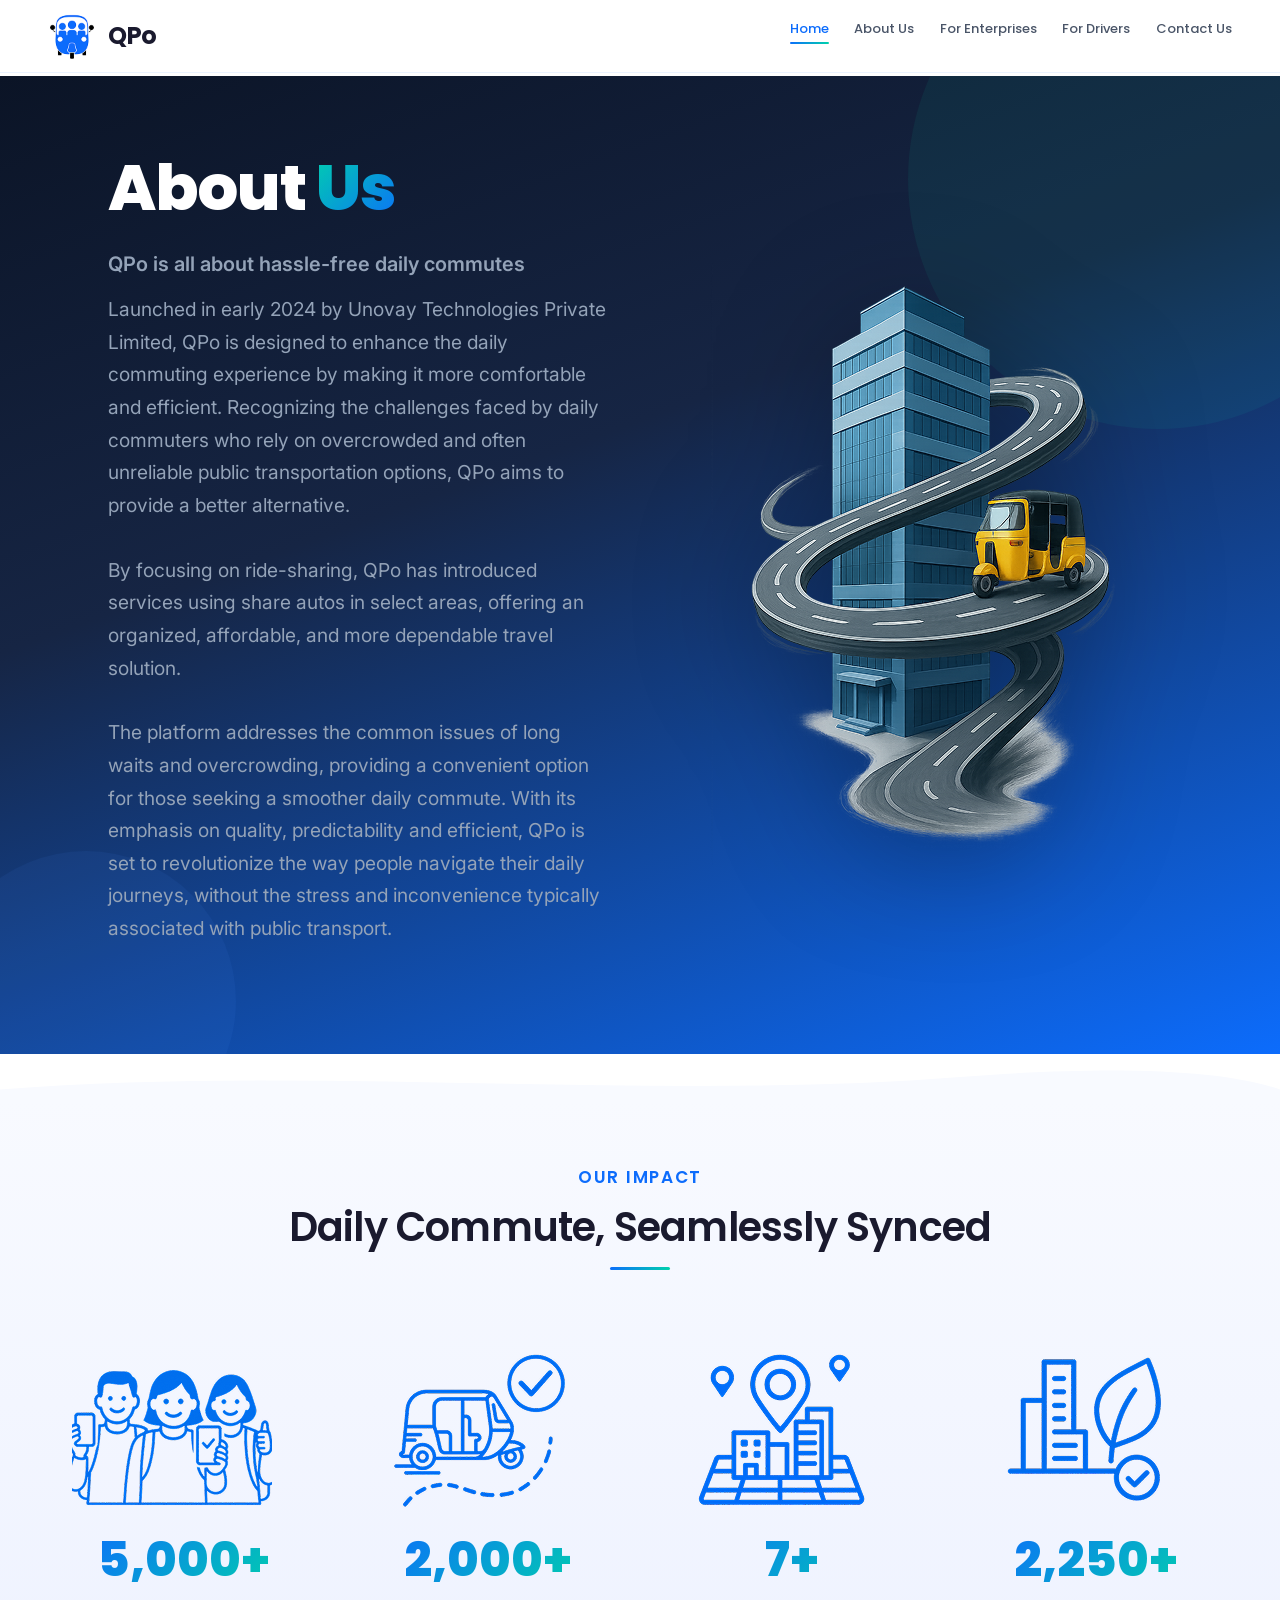
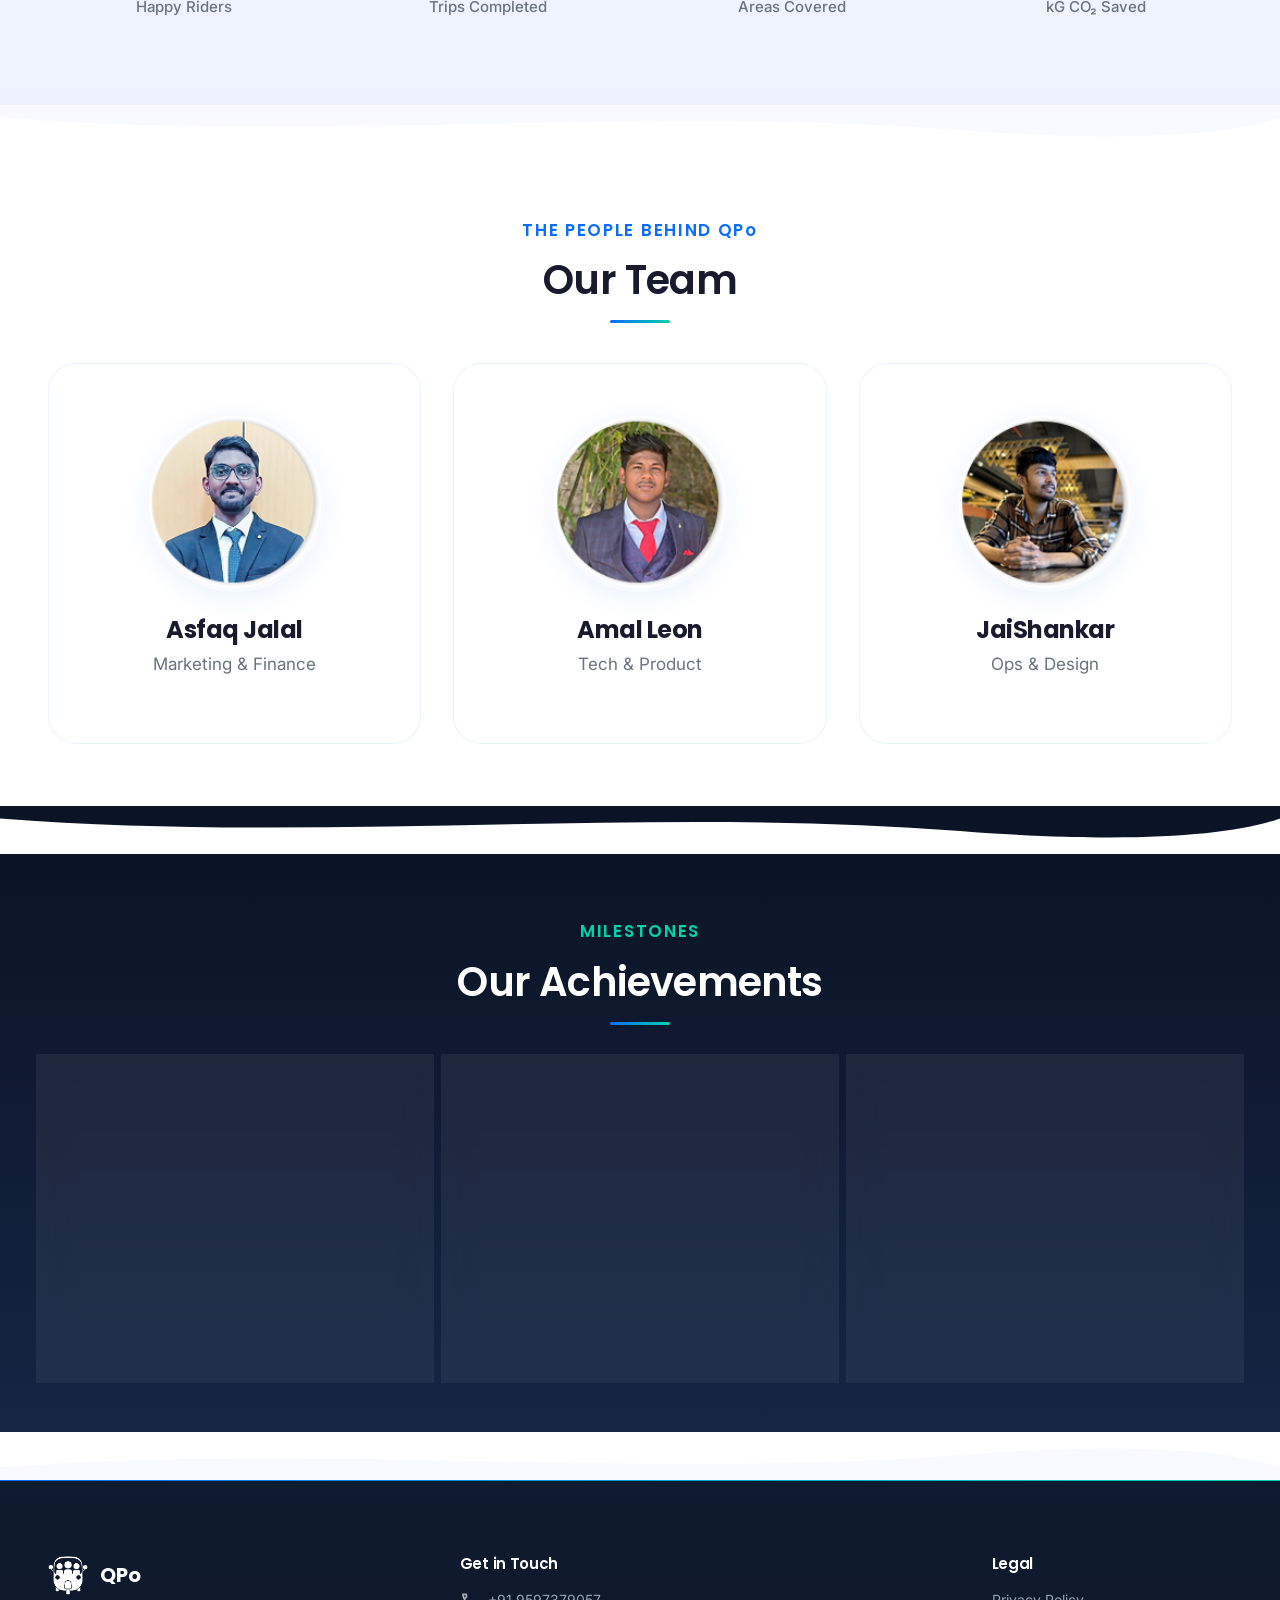
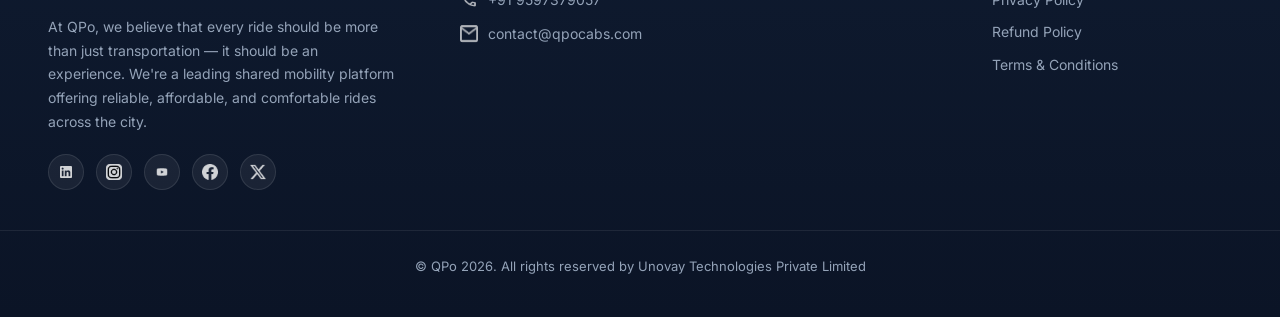
==== commit ae899155: "Fix paths for GitHub Pages deployment - Convert all absolute paths to relative paths across all HTML" ====
--- a/about-us.html
+++ b/about-us.html
@@ -4,26 +4,26 @@
     <meta charset="UTF-8">
     <meta name="viewport" content="width=device-width, initial-scale=1.0">
     <title>About Us | QPo</title>
-    <link rel="icon" href="/pictures/logo.png" type="image/png">
+    <link rel="icon" href="pictures/logo.png" type="image/png">
     <link rel="stylesheet" href="https://cdnjs.cloudflare.com/ajax/libs/font-awesome/5.15.4/css/all.min.css" />
     <link href="https://cdn.jsdelivr.net/npm/bootstrap@5.3.3/dist/css/bootstrap.min.css" rel="stylesheet">
-    <link href="/main.css" rel="stylesheet">
+    <link href="main.css" rel="stylesheet">
 </head>
 <body>
 
     <!-- ═══ Header ═══ -->
     <header class="qpo-header">
         <div class="nav-container">
-            <a href="/index.html" class="logo">
-                <img src="/pictures/logo nav.png" alt="QPo Logo" />
+            <a href="index.html" class="logo">
+                <img src="pictures/logo nav.png" alt="QPo Logo" />
                 <span>QPo</span>
             </a>
             <div id="menu-btn" class="fas fa-bars" aria-label="Toggle menu" tabindex="0" role="button"></div>
             <ul class="nav-links">
-                <li><a href="/index.html">Home</a></li>
-                <li><a href="/about-us.html" class="active">About Us</a></li>
-                <li><a href="/For-enterprises.html">For Enterprises</a></li>
-                <li><a href="/for-drivers.html">For Drivers</a></li>
+                <li><a href="index.html">Home</a></li>
+                <li><a href="about-us.html" class="active">About Us</a></li>
+                <li><a href="For-enterprises.html">For Enterprises</a></li>
+                <li><a href="for-drivers.html">For Drivers</a></li>
                 <li><a href="#footer" data-contact-link>Contact Us</a></li>
             </ul>
         </div>
@@ -42,7 +42,7 @@
                 <p>The platform addresses the common issues of long waits and overcrowding, providing a convenient option for those seeking a smoother daily commute. With its emphasis on quality, predictability and efficient, QPo is set to revolutionize the way people navigate their daily journeys, without the stress and inconvenience typically associated with public transport.</p>
             </div>
             <div class="qpo-hero-image animate-in animate-in-delay-1">
-                <img src="/pictures/hero-img.png" alt="About QPo">
+                <img src="pictures/hero-img.png" alt="About QPo">
             </div>
         </div>
     </section>
@@ -65,22 +65,22 @@
 
             <div class="qpo-stats-grid reveal-stagger" style="margin-top: 2.5rem;">
                 <div class="qpo-stat-card reveal">
-                    <img src="/pictures/img-1.png" alt="Happy Riders">
+                    <img src="pictures/img-1.png" alt="Happy Riders">
                     <div class="qpo-stat-number">5,000+</div>
                     <div class="qpo-stat-label">Happy Riders</div>
                 </div>
                 <div class="qpo-stat-card reveal">
-                    <img src="/pictures/img-2.png" alt="Trips Completed">
+                    <img src="pictures/img-2.png" alt="Trips Completed">
                     <div class="qpo-stat-number">2,000+</div>
                     <div class="qpo-stat-label">Trips Completed</div>
                 </div>
                 <div class="qpo-stat-card reveal">
-                    <img src="/pictures/img-3.png" alt="Areas Covered">
+                    <img src="pictures/img-3.png" alt="Areas Covered">
                     <div class="qpo-stat-number">7+</div>
                     <div class="qpo-stat-label">Areas Covered</div>
                 </div>
                 <div class="qpo-stat-card reveal">
-                    <img src="/pictures/img-4.png" alt="CO2 Saved">
+                    <img src="pictures/img-4.png" alt="CO2 Saved">
                     <div class="qpo-stat-number">2,250+</div>
                     <div class="qpo-stat-label">kG CO&#8322; Saved</div>
                 </div>
@@ -106,17 +106,17 @@
 
             <div class="qpo-team-grid reveal-stagger" style="margin-top: 2.5rem;">
                 <div class="qpo-team-card reveal">
-                    <img src="/pictures/Asfaq.png" alt="Asfaq Jalal">
+                    <img src="pictures/Asfaq.png" alt="Asfaq Jalal">
                     <h4>Asfaq Jalal</h4>
                     <p>Marketing & Finance</p>
                 </div>
                 <div class="qpo-team-card reveal">
-                    <img src="/pictures/AmalLeon.png" alt="Amal Leon">
+                    <img src="pictures/AmalLeon.png" alt="Amal Leon">
                     <h4>Amal Leon</h4>
                     <p>Tech & Product</p>
                 </div>
                 <div class="qpo-team-card reveal">
-                    <img src="/pictures/JaiShankar.png" alt="JaiShankar">
+                    <img src="pictures/JaiShankar.png" alt="JaiShankar">
                     <h4>JaiShankar</h4>
                     <p>Ops & Design</p>
                 </div>
@@ -142,15 +142,15 @@
 
             <div class="qpo-services-grid reveal-stagger" style="margin-top: 2.5rem;">
                 <div class="qpo-service-card qpo-glass-card reveal" style="background: rgba(255,255,255,0.06); border-color: rgba(255,255,255,0.1);">
-                    <img src="/pictures/image-01.png" alt="Best Student Entrepreneur Award">
+                    <img src="pictures/image-01.png" alt="Best Student Entrepreneur Award">
                     <h3 style="color: var(--color-white);">Won Best Student Entrepreneur Award in GSEA organized by EO Chennai</h3>
                 </div>
                 <div class="qpo-service-card qpo-glass-card reveal" style="background: rgba(255,255,255,0.06); border-color: rgba(255,255,255,0.1);">
-                    <img src="/pictures/image-02.png" alt="Kenya Innovation Week">
+                    <img src="pictures/image-02.png" alt="Kenya Innovation Week">
                     <h3 style="color: var(--color-white);">Won International Sustainability Hackathon at Kenya Innovation Week</h3>
                 </div>
                 <div class="qpo-service-card qpo-glass-card reveal" style="background: rgba(255,255,255,0.06); border-color: rgba(255,255,255,0.1);">
-                    <img src="/pictures/image-03.png" alt="Idea Pattarai">
+                    <img src="pictures/image-03.png" alt="Idea Pattarai">
                     <h3 style="color: var(--color-white);">Top 5 startups in Idea Pattarai organized by Suresh Sambandam (Founder - Kissflow)</h3>
                 </div>
             </div>
@@ -171,36 +171,36 @@
         <div class="qpo-footer-content">
             <div class="qpo-footer-brand">
                 <div class="logo">
-                    <img src="/pictures/footer-logo.png" alt="QPo Logo">
+                    <img src="pictures/footer-logo.png" alt="QPo Logo">
                     <span>QPo</span>
                 </div>
                 <p>At QPo, we believe that every ride should be more than just transportation — it should be an experience. We're a leading shared mobility platform offering reliable, affordable, and comfortable rides across the city.</p>
                 <div class="qpo-footer-social">
-                    <a href="https://www.linkedin.com/company/qpo-cabs/"><img src="/pictures/linkedin.png" alt="LinkedIn"></a>
-                    <a href="https://www.instagram.com/qpo.app/"><img src="/pictures/instagram.png" alt="Instagram"></a>
-                    <a href="https://www.youtube.com/@QPo_Cabs"><img src="/pictures/youtube.png" alt="YouTube"></a>
-                    <a href="https://www.facebook.com/qpocabs"><img src="/pictures/facebook.png" alt="Facebook"></a>
-                    <a href="https://x.com/qpo_cabs"><img src="/pictures/twitter.png" alt="X / Twitter"></a>
+                    <a href="https://www.linkedin.com/company/qpo-cabs/"><img src="pictures/linkedin.png" alt="LinkedIn"></a>
+                    <a href="https://www.instagram.com/qpo.app/"><img src="pictures/instagram.png" alt="Instagram"></a>
+                    <a href="https://www.youtube.com/@QPo_Cabs"><img src="pictures/youtube.png" alt="YouTube"></a>
+                    <a href="https://www.facebook.com/qpocabs"><img src="pictures/facebook.png" alt="Facebook"></a>
+                    <a href="https://x.com/qpo_cabs"><img src="pictures/twitter.png" alt="X / Twitter"></a>
                 </div>
             </div>
 
             <div class="qpo-footer-contact">
                 <h4>Get in Touch</h4>
                 <div class="qpo-footer-contact-item">
-                    <img src="/pictures/call.png" alt="Phone">
+                    <img src="pictures/call.png" alt="Phone">
                     <span>+91 9597379057</span>
                 </div>
                 <div class="qpo-footer-contact-item">
-                    <img src="/pictures/mail.png" alt="Email">
+                    <img src="pictures/mail.png" alt="Email">
                     <span>contact@qpocabs.com</span>
                 </div>
             </div>
 
             <div class="qpo-footer-links">
                 <h4>Legal</h4>
-                <a href="/policy.html">Privacy Policy</a>
-                <a href="/refund_policy.html">Refund Policy</a>
-                <a href="/tandc.html">Terms & Conditions</a>
+                <a href="policy.html">Privacy Policy</a>
+                <a href="refund_policy.html">Refund Policy</a>
+                <a href="tandc.html">Terms & Conditions</a>
             </div>
         </div>
 
@@ -211,7 +211,7 @@
 
 
     <script src="https://cdn.jsdelivr.net/npm/bootstrap@5.3.3/dist/js/bootstrap.bundle.min.js"></script>
-    <script src="/animations.js"></script>
+    <script src="animations.js"></script>
 
 </body>
 </html>
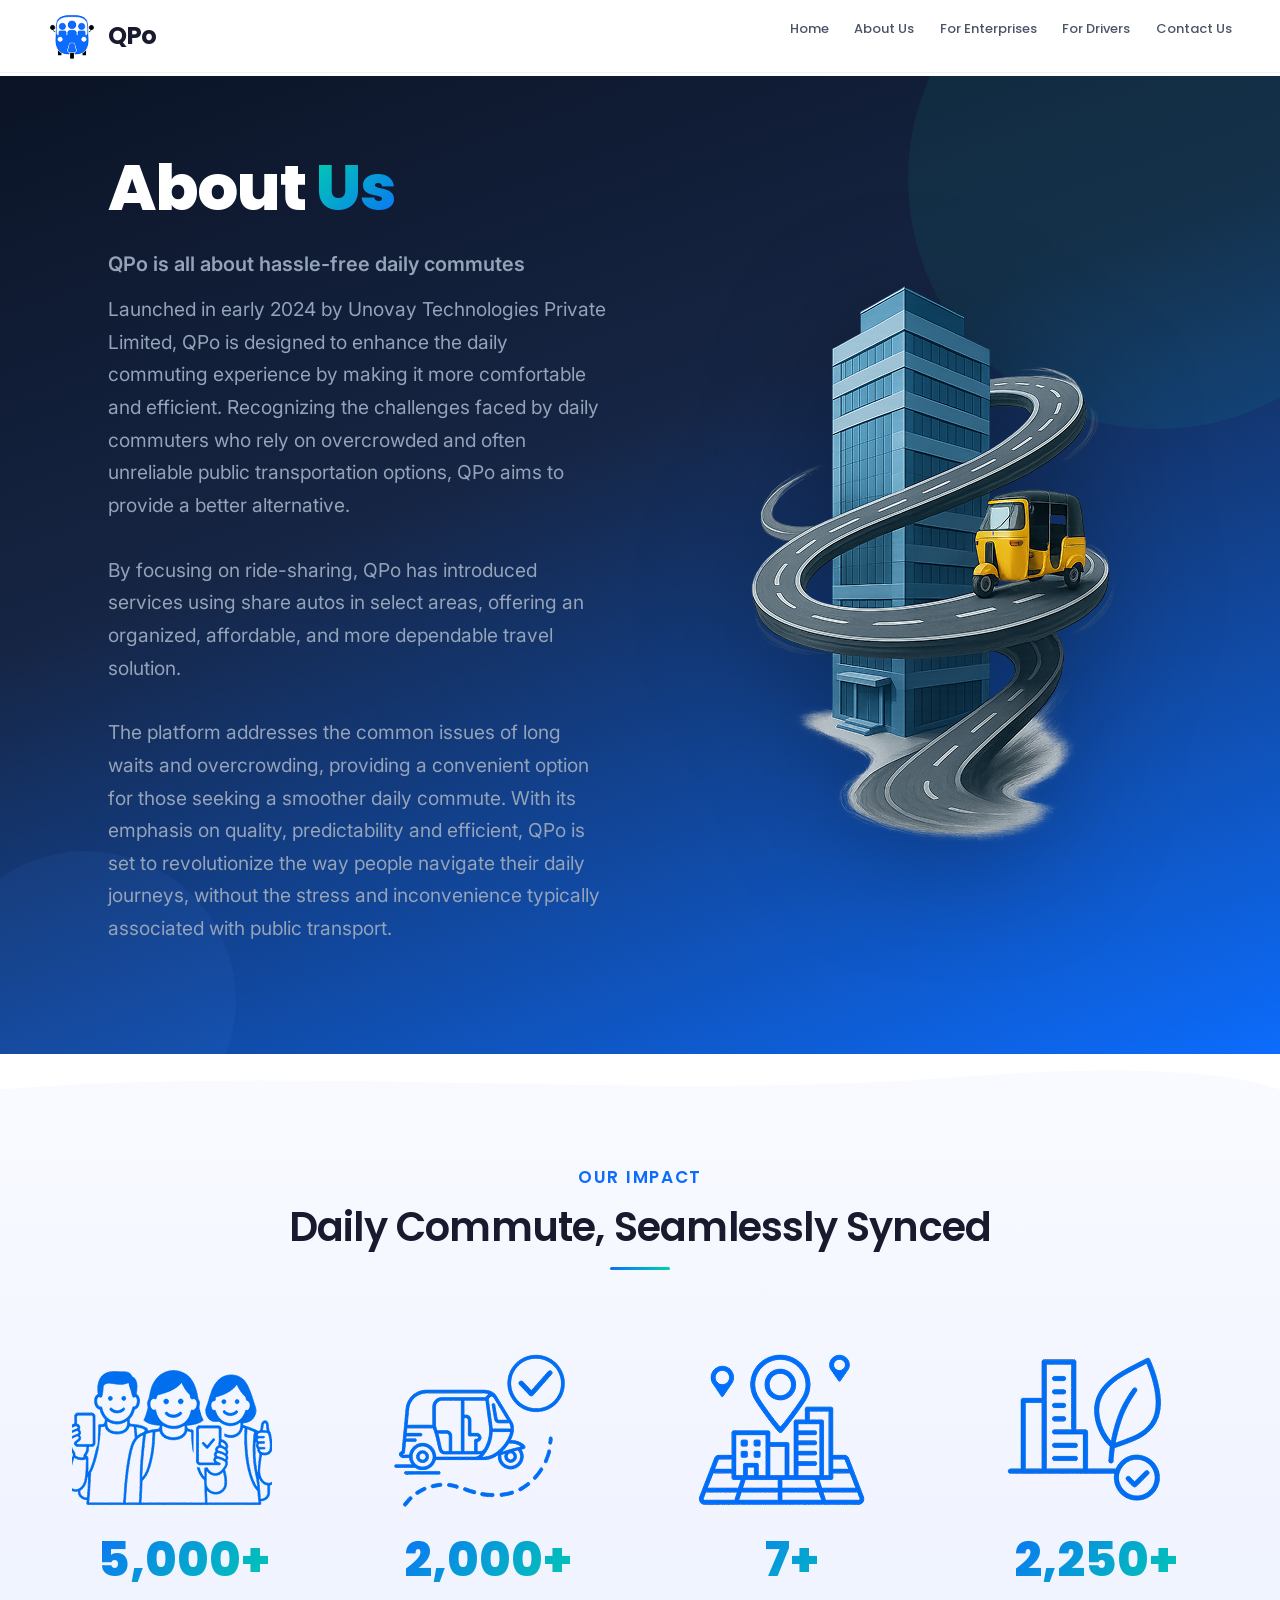
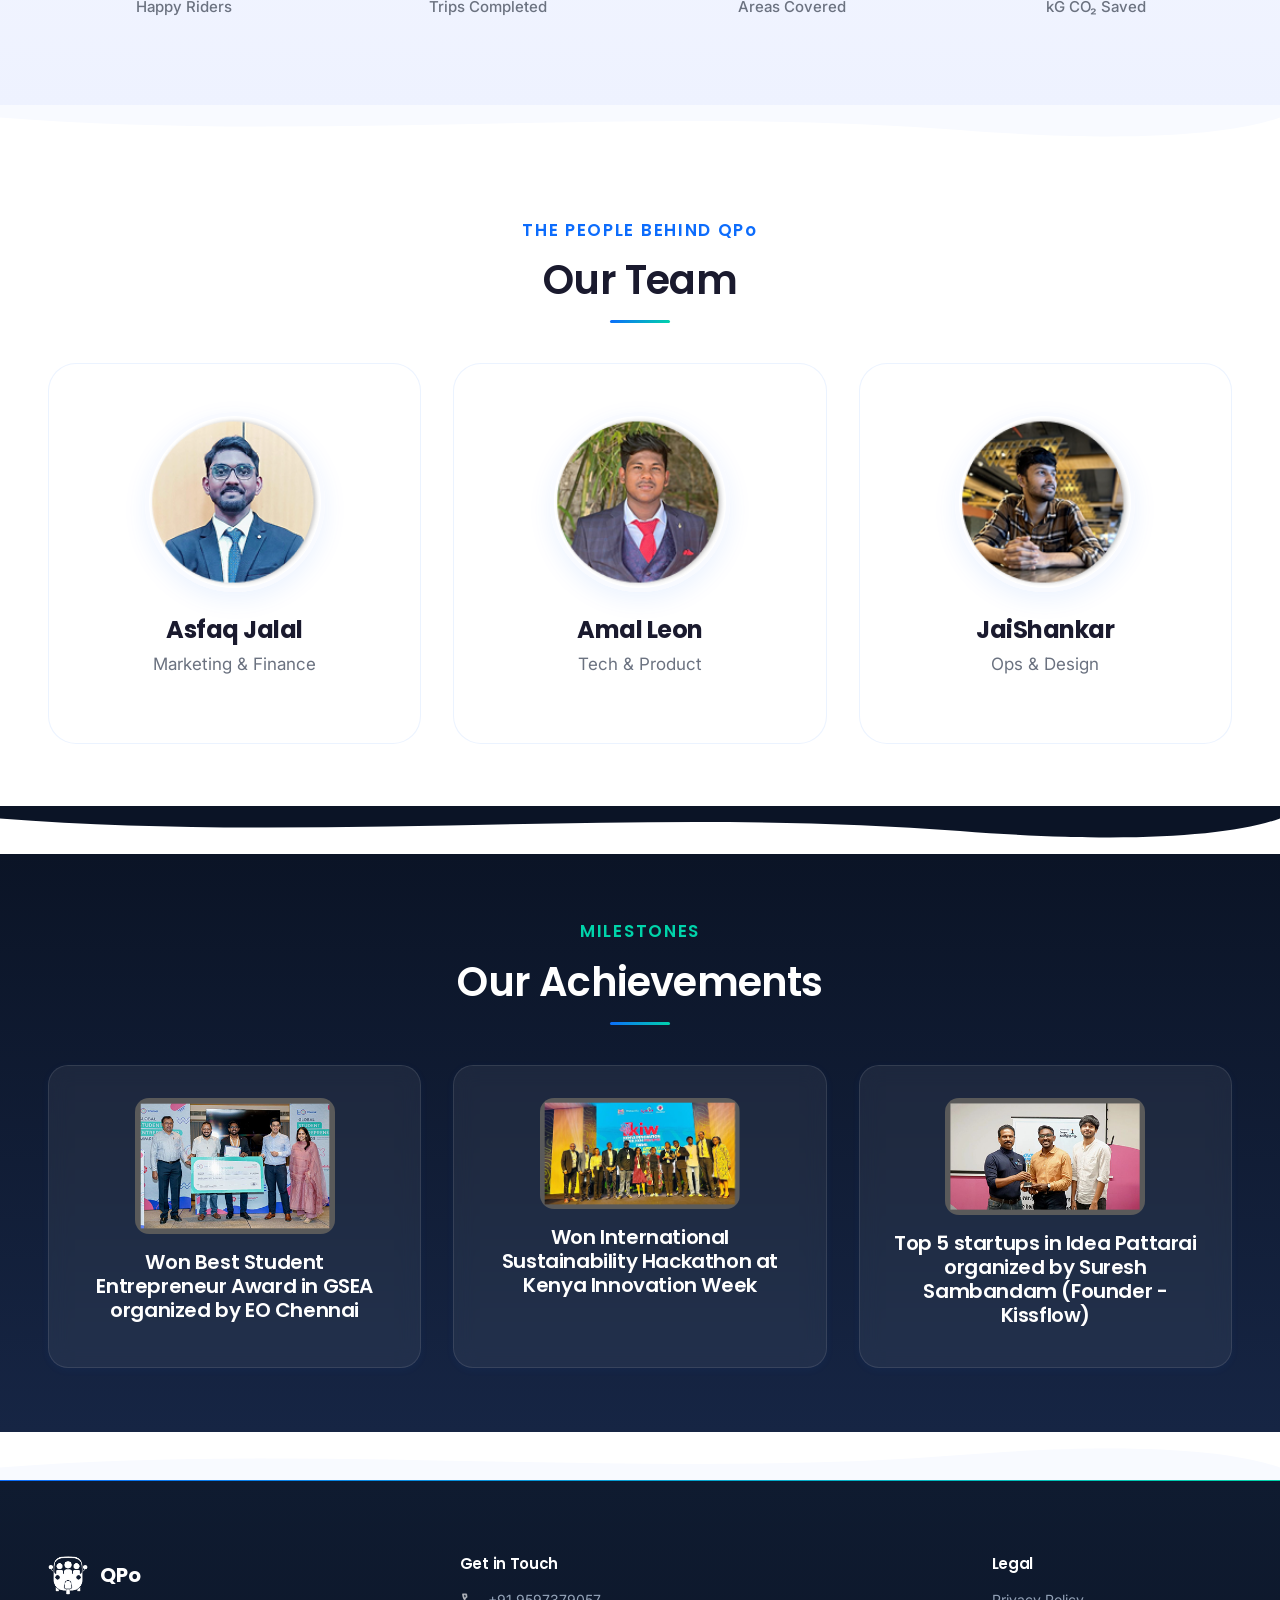
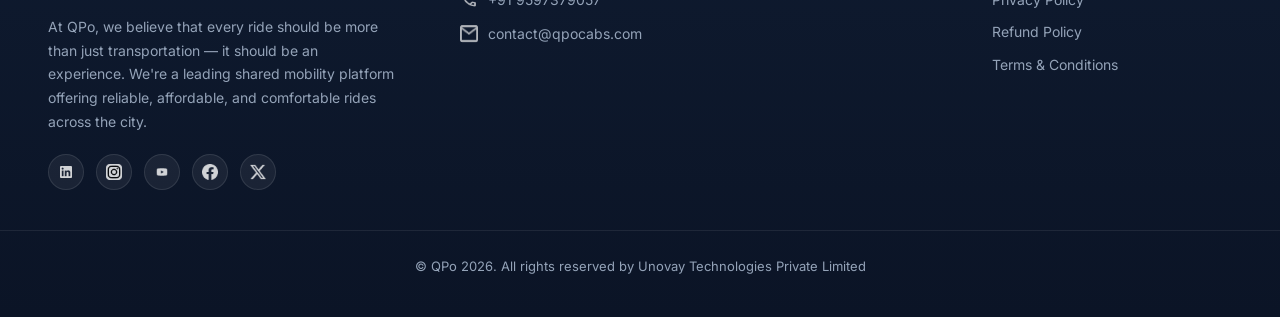
==== commit 9961cd50: "Website revamp updates - partners section, responsive fixes, clean URLs - Added American Express log" ====
--- a/about-us.html
+++ b/about-us.html
@@ -4,26 +4,26 @@
     <meta charset="UTF-8">
     <meta name="viewport" content="width=device-width, initial-scale=1.0">
     <title>About Us | QPo</title>
-    <link rel="icon" href="pictures/logo.png" type="image/png">
+    <link rel="icon" href="/pictures/logo.png" type="image/png">
     <link rel="stylesheet" href="https://cdnjs.cloudflare.com/ajax/libs/font-awesome/5.15.4/css/all.min.css" />
     <link href="https://cdn.jsdelivr.net/npm/bootstrap@5.3.3/dist/css/bootstrap.min.css" rel="stylesheet">
-    <link href="main.css" rel="stylesheet">
+    <link href="/main.css" rel="stylesheet">
 </head>
 <body>
 
     <!-- ═══ Header ═══ -->
     <header class="qpo-header">
         <div class="nav-container">
-            <a href="index.html" class="logo">
-                <img src="pictures/logo nav.png" alt="QPo Logo" />
+            <a href="/index.html" class="logo">
+                <img src="/pictures/logo nav.png" alt="QPo Logo" />
                 <span>QPo</span>
             </a>
             <div id="menu-btn" class="fas fa-bars" aria-label="Toggle menu" tabindex="0" role="button"></div>
             <ul class="nav-links">
-                <li><a href="index.html">Home</a></li>
-                <li><a href="about-us.html" class="active">About Us</a></li>
-                <li><a href="For-enterprises.html">For Enterprises</a></li>
-                <li><a href="for-drivers.html">For Drivers</a></li>
+                <li><a href="/index.html">Home</a></li>
+                <li><a href="/about-us.html" class="active">About Us</a></li>
+                <li><a href="/For-enterprises.html">For Enterprises</a></li>
+                <li><a href="/for-drivers.html">For Drivers</a></li>
                 <li><a href="#footer" data-contact-link>Contact Us</a></li>
             </ul>
         </div>
@@ -42,7 +42,7 @@
                 <p>The platform addresses the common issues of long waits and overcrowding, providing a convenient option for those seeking a smoother daily commute. With its emphasis on quality, predictability and efficient, QPo is set to revolutionize the way people navigate their daily journeys, without the stress and inconvenience typically associated with public transport.</p>
             </div>
             <div class="qpo-hero-image animate-in animate-in-delay-1">
-                <img src="pictures/hero-img.png" alt="About QPo">
+                <img src="/pictures/hero-img.png" alt="About QPo">
             </div>
         </div>
     </section>
@@ -65,22 +65,22 @@
 
             <div class="qpo-stats-grid reveal-stagger" style="margin-top: 2.5rem;">
                 <div class="qpo-stat-card reveal">
-                    <img src="pictures/img-1.png" alt="Happy Riders">
+                    <img src="/pictures/img-1.png" alt="Happy Riders">
                     <div class="qpo-stat-number">5,000+</div>
                     <div class="qpo-stat-label">Happy Riders</div>
                 </div>
                 <div class="qpo-stat-card reveal">
-                    <img src="pictures/img-2.png" alt="Trips Completed">
+                    <img src="/pictures/img-2.png" alt="Trips Completed">
                     <div class="qpo-stat-number">2,000+</div>
                     <div class="qpo-stat-label">Trips Completed</div>
                 </div>
                 <div class="qpo-stat-card reveal">
-                    <img src="pictures/img-3.png" alt="Areas Covered">
+                    <img src="/pictures/img-3.png" alt="Areas Covered">
                     <div class="qpo-stat-number">7+</div>
                     <div class="qpo-stat-label">Areas Covered</div>
                 </div>
                 <div class="qpo-stat-card reveal">
-                    <img src="pictures/img-4.png" alt="CO2 Saved">
+                    <img src="/pictures/img-4.png" alt="CO2 Saved">
                     <div class="qpo-stat-number">2,250+</div>
                     <div class="qpo-stat-label">kG CO&#8322; Saved</div>
                 </div>
@@ -106,17 +106,17 @@
 
             <div class="qpo-team-grid reveal-stagger" style="margin-top: 2.5rem;">
                 <div class="qpo-team-card reveal">
-                    <img src="pictures/Asfaq.png" alt="Asfaq Jalal">
+                    <img src="/pictures/Asfaq.png" alt="Asfaq Jalal">
                     <h4>Asfaq Jalal</h4>
                     <p>Marketing & Finance</p>
                 </div>
                 <div class="qpo-team-card reveal">
-                    <img src="pictures/AmalLeon.png" alt="Amal Leon">
+                    <img src="/pictures/AmalLeon.png" alt="Amal Leon">
                     <h4>Amal Leon</h4>
                     <p>Tech & Product</p>
                 </div>
                 <div class="qpo-team-card reveal">
-                    <img src="pictures/JaiShankar.png" alt="JaiShankar">
+                    <img src="/pictures/JaiShankar.png" alt="JaiShankar">
                     <h4>JaiShankar</h4>
                     <p>Ops & Design</p>
                 </div>
@@ -142,15 +142,15 @@
 
             <div class="qpo-services-grid reveal-stagger" style="margin-top: 2.5rem;">
                 <div class="qpo-service-card qpo-glass-card reveal" style="background: rgba(255,255,255,0.06); border-color: rgba(255,255,255,0.1);">
-                    <img src="pictures/image-01.png" alt="Best Student Entrepreneur Award">
+                    <img src="/pictures/image-01.png" alt="Best Student Entrepreneur Award">
                     <h3 style="color: var(--color-white);">Won Best Student Entrepreneur Award in GSEA organized by EO Chennai</h3>
                 </div>
                 <div class="qpo-service-card qpo-glass-card reveal" style="background: rgba(255,255,255,0.06); border-color: rgba(255,255,255,0.1);">
-                    <img src="pictures/image-02.png" alt="Kenya Innovation Week">
+                    <img src="/pictures/image-02.png" alt="Kenya Innovation Week">
                     <h3 style="color: var(--color-white);">Won International Sustainability Hackathon at Kenya Innovation Week</h3>
                 </div>
                 <div class="qpo-service-card qpo-glass-card reveal" style="background: rgba(255,255,255,0.06); border-color: rgba(255,255,255,0.1);">
-                    <img src="pictures/image-03.png" alt="Idea Pattarai">
+                    <img src="/pictures/image-03.png" alt="Idea Pattarai">
                     <h3 style="color: var(--color-white);">Top 5 startups in Idea Pattarai organized by Suresh Sambandam (Founder - Kissflow)</h3>
                 </div>
             </div>
@@ -171,36 +171,36 @@
         <div class="qpo-footer-content">
             <div class="qpo-footer-brand">
                 <div class="logo">
-                    <img src="pictures/footer-logo.png" alt="QPo Logo">
+                    <img src="/pictures/footer-logo.png" alt="QPo Logo">
                     <span>QPo</span>
                 </div>
                 <p>At QPo, we believe that every ride should be more than just transportation — it should be an experience. We're a leading shared mobility platform offering reliable, affordable, and comfortable rides across the city.</p>
                 <div class="qpo-footer-social">
-                    <a href="https://www.linkedin.com/company/qpo-cabs/"><img src="pictures/linkedin.png" alt="LinkedIn"></a>
-                    <a href="https://www.instagram.com/qpo.app/"><img src="pictures/instagram.png" alt="Instagram"></a>
-                    <a href="https://www.youtube.com/@QPo_Cabs"><img src="pictures/youtube.png" alt="YouTube"></a>
-                    <a href="https://www.facebook.com/qpocabs"><img src="pictures/facebook.png" alt="Facebook"></a>
-                    <a href="https://x.com/qpo_cabs"><img src="pictures/twitter.png" alt="X / Twitter"></a>
+                    <a href="https://www.linkedin.com/company/qpo-cabs/"><img src="/pictures/linkedin.png" alt="LinkedIn"></a>
+                    <a href="https://www.instagram.com/qpo.app/"><img src="/pictures/instagram.png" alt="Instagram"></a>
+                    <a href="https://www.youtube.com/@QPo_Cabs"><img src="/pictures/youtube.png" alt="YouTube"></a>
+                    <a href="https://www.facebook.com/qpocabs"><img src="/pictures/facebook.png" alt="Facebook"></a>
+                    <a href="https://x.com/qpo_cabs"><img src="/pictures/twitter.png" alt="X / Twitter"></a>
                 </div>
             </div>
 
             <div class="qpo-footer-contact">
                 <h4>Get in Touch</h4>
                 <div class="qpo-footer-contact-item">
-                    <img src="pictures/call.png" alt="Phone">
+                    <img src="/pictures/call.png" alt="Phone">
                     <span>+91 9597379057</span>
                 </div>
                 <div class="qpo-footer-contact-item">
-                    <img src="pictures/mail.png" alt="Email">
+                    <img src="/pictures/mail.png" alt="Email">
                     <span>contact@qpocabs.com</span>
                 </div>
             </div>
 
             <div class="qpo-footer-links">
                 <h4>Legal</h4>
-                <a href="policy.html">Privacy Policy</a>
-                <a href="refund_policy.html">Refund Policy</a>
-                <a href="tandc.html">Terms & Conditions</a>
+                <a href="/policy.html">Privacy Policy</a>
+                <a href="/refund_policy.html">Refund Policy</a>
+                <a href="/tandc.html">Terms & Conditions</a>
             </div>
         </div>
 
@@ -211,7 +211,7 @@
 
 
     <script src="https://cdn.jsdelivr.net/npm/bootstrap@5.3.3/dist/js/bootstrap.bundle.min.js"></script>
-    <script src="animations.js"></script>
+    <script src="/animations.js"></script>
 
 </body>
 </html>
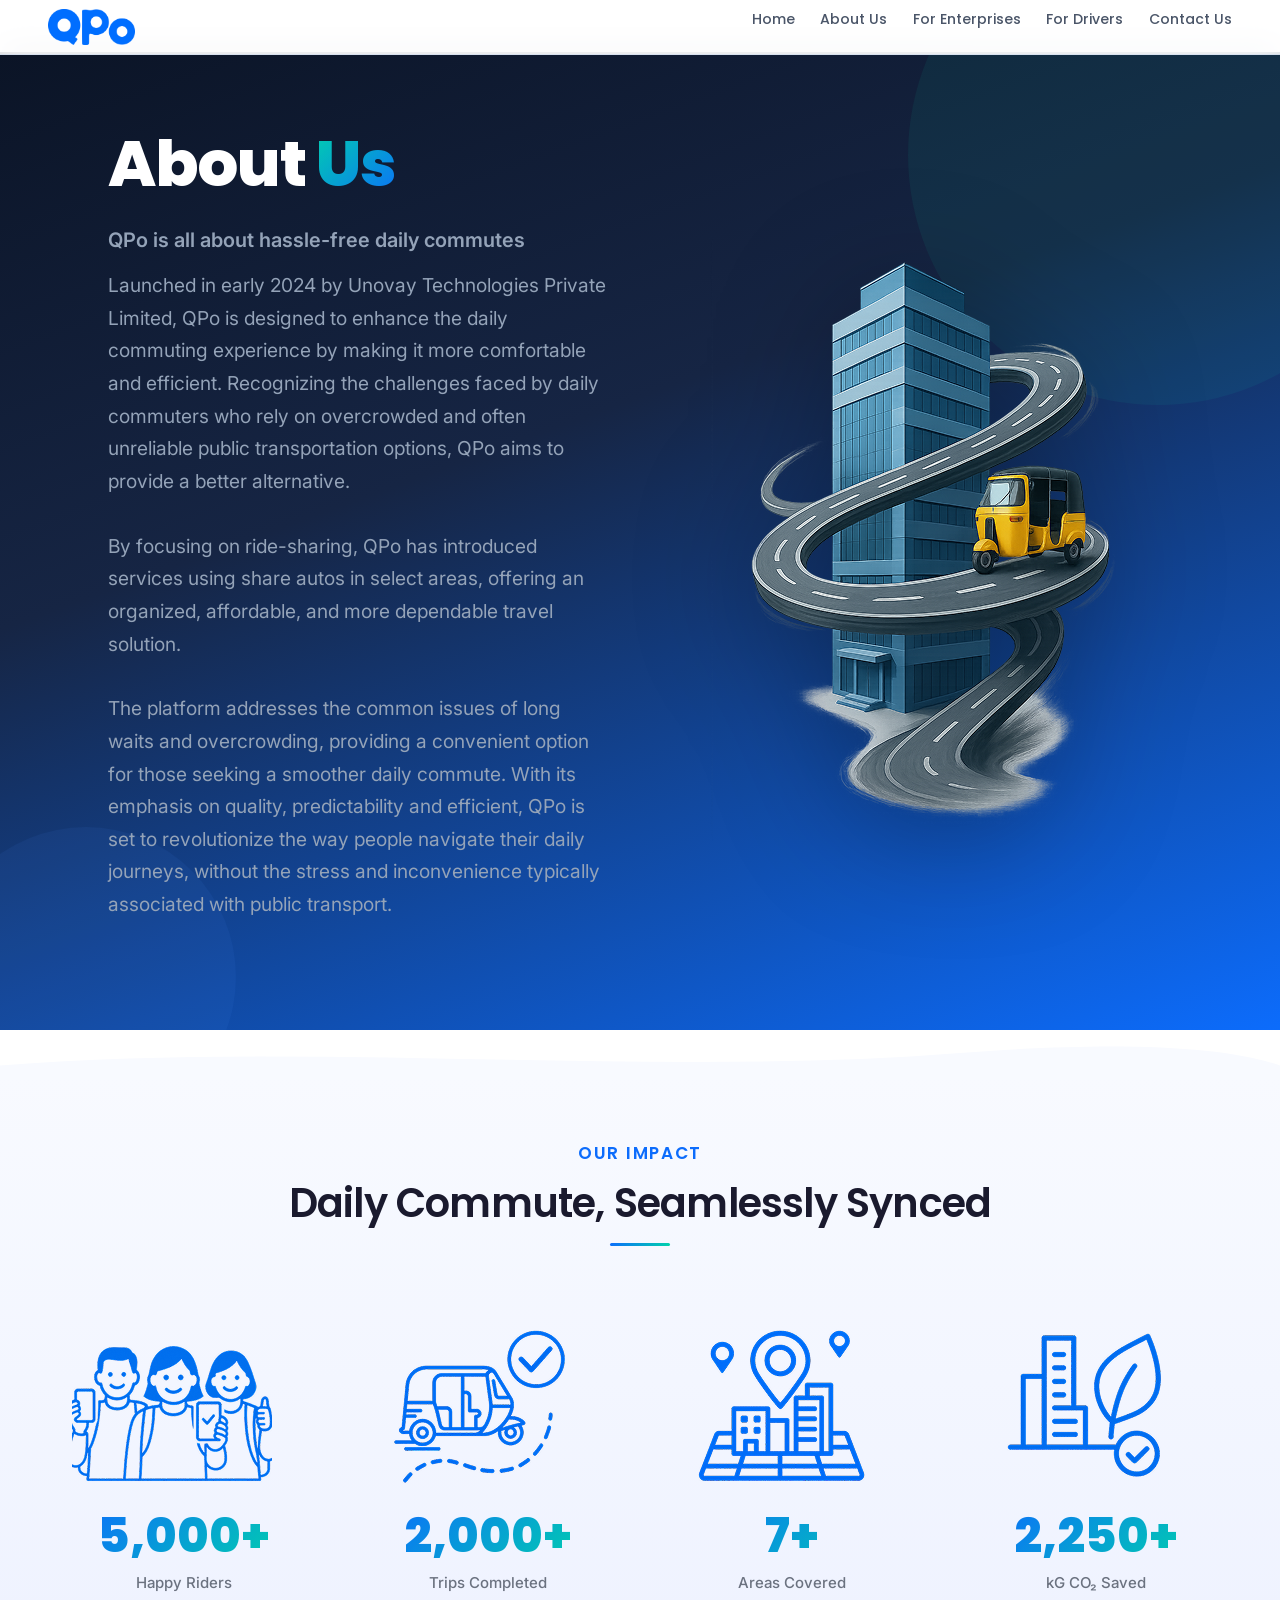
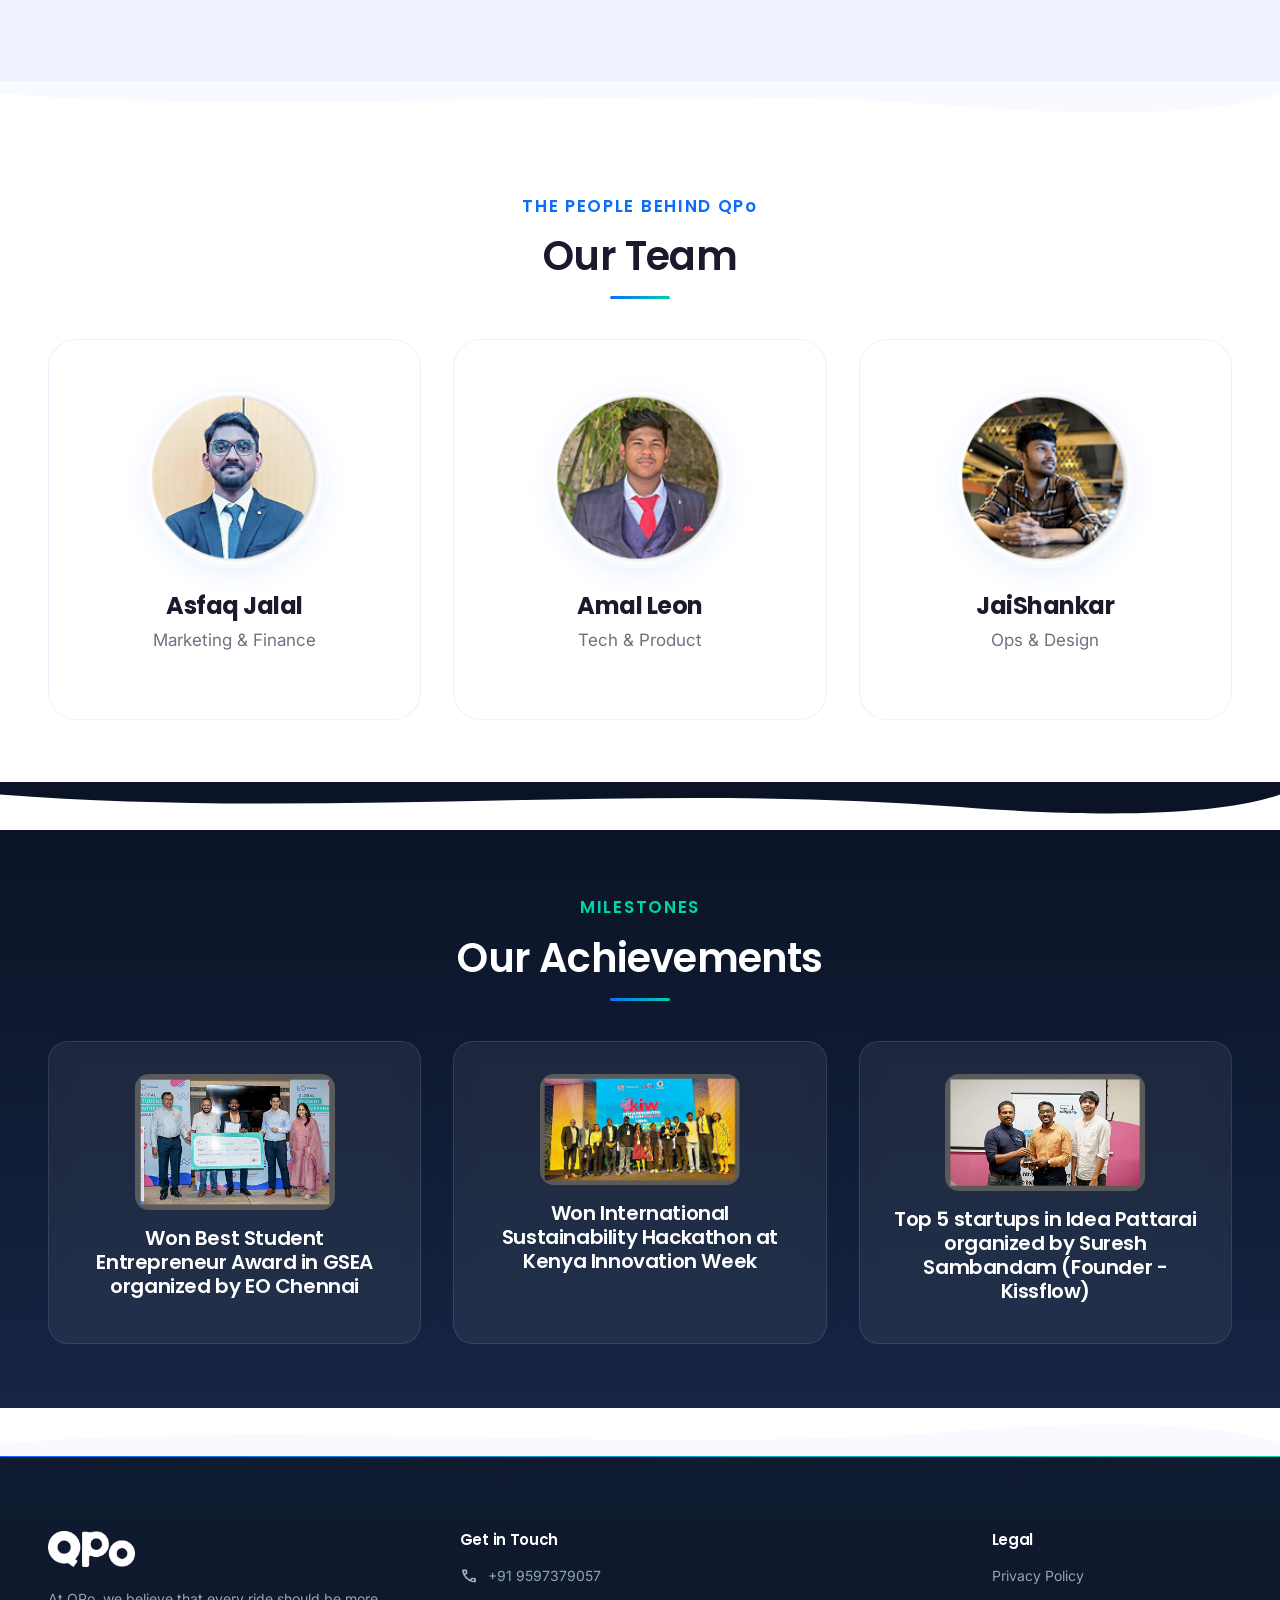
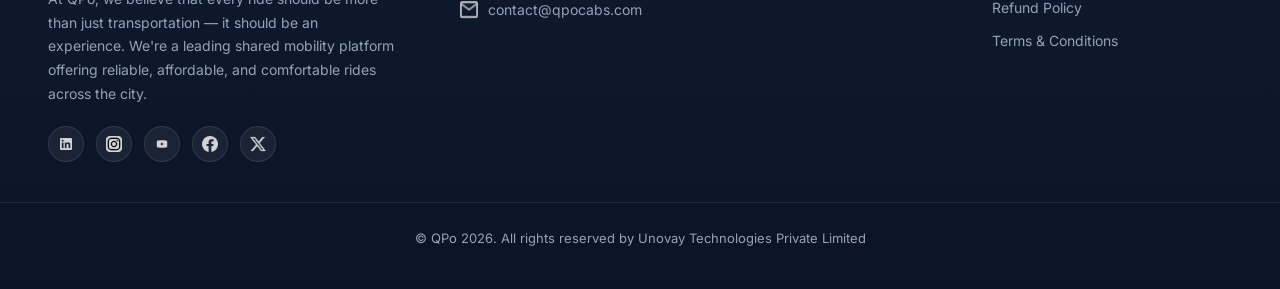
==== commit 7203ec5d: "Update favicon to White in Blue logo, add new assets and UI improvements Change favicon across all p" ====
--- a/about-us.html
+++ b/about-us.html
@@ -4,7 +4,7 @@
     <meta charset="UTF-8">
     <meta name="viewport" content="width=device-width, initial-scale=1.0">
     <title>About Us | QPo</title>
-    <link rel="icon" href="/pictures/logo.png" type="image/png">
+    <link rel="icon" href="/pictures/QPo new logos 2026/White in Blue QPo logo.png" type="image/png">
     <link rel="stylesheet" href="https://cdnjs.cloudflare.com/ajax/libs/font-awesome/5.15.4/css/all.min.css" />
     <link href="https://cdn.jsdelivr.net/npm/bootstrap@5.3.3/dist/css/bootstrap.min.css" rel="stylesheet">
     <link href="/main.css" rel="stylesheet">
@@ -15,7 +15,7 @@
     <header class="qpo-header">
         <div class="nav-container">
             <a href="/index.html" class="logo">
-                <img src="/pictures/logo nav.png" alt="QPo Logo" />
+                <img src="/pictures/QPo new logos 2026/Blue original logo transparent.png" alt="QPo Logo" />
                 <span>QPo</span>
             </a>
             <div id="menu-btn" class="fas fa-bars" aria-label="Toggle menu" tabindex="0" role="button"></div>
@@ -171,7 +171,7 @@
         <div class="qpo-footer-content">
             <div class="qpo-footer-brand">
                 <div class="logo">
-                    <img src="/pictures/footer-logo.png" alt="QPo Logo">
+                    <img src="/pictures/QPo new logos 2026/White original QPo logo transparent.png" alt="QPo Logo">
                     <span>QPo</span>
                 </div>
                 <p>At QPo, we believe that every ride should be more than just transportation — it should be an experience. We're a leading shared mobility platform offering reliable, affordable, and comfortable rides across the city.</p>
--- a/main.css
+++ b/main.css
@@ -232,7 +232,7 @@
   align-items: center;
   max-width: var(--container-max);
   margin: 0 auto;
-  padding: 0.75rem var(--container-padding);
+  padding: 0.4rem var(--container-padding);
 }
 
 .qpo-header .logo {
@@ -243,20 +243,15 @@
 }
 
 .qpo-header .logo img {
-  width: 48px;
-  height: 48px;
+  height: 36px;
+  width: auto;
   border-radius: 0;
   background: transparent;
-  mix-blend-mode: multiply;
   object-fit: contain;
 }
 
 .qpo-header .logo span {
-  font-family: var(--font-display);
-  font-size: clamp(1.25rem, 2vw, 1.5rem);
-  font-weight: 700;
-  color: var(--color-text);
-  letter-spacing: -0.02em;
+  display: none;
 }
 
 .qpo-header .nav-links {
@@ -268,7 +263,7 @@
 
 .qpo-header .nav-links a {
   font-family: var(--font-display);
-  font-size: clamp(0.8125rem, 1vw, 0.9375rem);
+  font-size: clamp(0.875rem, 1.1vw, 1rem);
   font-weight: 500;
   white-space: nowrap;
   color: var(--color-text-secondary);
@@ -319,7 +314,7 @@
 
 /* Header spacer to push content below fixed header */
 .header-spacer {
-  height: 76px;
+  height: 52px;
 }
 
 
@@ -985,16 +980,13 @@
 }
 
 .qpo-footer-brand .logo img {
-  width: 40px;
-  height: 40px;
-  border-radius: var(--radius-sm);
+  height: 36px;
+  width: auto;
+  border-radius: 0;
 }
 
 .qpo-footer-brand .logo span {
-  font-family: var(--font-display);
-  font-size: 1.25rem;
-  font-weight: 700;
-  color: var(--color-white);
+  display: none;
 }
 
 .qpo-footer-brand p {
@@ -1467,14 +1459,31 @@
   display: flex;
 }
 
+.qpo-driver-right-col {
+  flex-direction: column;
+  gap: 0.5rem;
+  justify-content: center;
+  align-items: center;
+}
+
 .qpo-driver-hero .qpo-hero-image img {
-  width: 150%;
-  max-width: none;
+  width: 100%;
+  max-width: 380px;
   object-fit: contain;
   border-radius: 0;
   filter: drop-shadow(0 10px 40px rgba(0, 0, 0, 0.25));
-  margin-left: -30%;
-  margin-top: -40px;
+}
+
+/* Light store buttons for dark backgrounds */
+.qpo-store-btn--light {
+  background: rgba(255, 255, 255, 0.15) !important;
+  border: 1px solid rgba(255, 255, 255, 0.3) !important;
+  backdrop-filter: blur(8px);
+}
+
+.qpo-store-btn--light:hover {
+  background: rgba(255, 255, 255, 0.25) !important;
+  box-shadow: 0 6px 20px rgba(255, 255, 255, 0.15) !important;
 }
 
 .qpo-driver-form-wrapper {
@@ -1596,7 +1605,7 @@
   .qpo-driver-hero .qpo-hero-image img {
     max-width: 350px;
     position: relative;
-    left: -30px;
+    left: -10px;
   }
 
   .qpo-driver-form-wrapper {
@@ -1690,6 +1699,39 @@
     display: none;
   }
 
+  /* Single column grids on mobile */
+  .qpo-feature-grid,
+  .qpo-services-grid,
+  .qpo-team-grid {
+    grid-template-columns: 1fr !important;
+  }
+
+  .qpo-feature-grid > :last-child:nth-child(odd),
+  .qpo-services-grid > :last-child:nth-child(odd),
+  .qpo-team-grid > :last-child:nth-child(odd) {
+    grid-column: auto !important;
+    max-width: 100% !important;
+    margin: 0 !important;
+  }
+
+  .qpo-team-card img {
+    width: 140px;
+    height: 140px;
+  }
+
+  /* Center Get Started section on mobile */
+  .qpo-section--surface [style*="grid-template-columns:1fr 1.2fr"],
+  .qpo-section--surface [style*="grid-template-columns: 1fr 1.2fr"] {
+    grid-template-columns: 1fr !important;
+    text-align: center;
+  }
+
+  .qpo-steps .qpo-step {
+    flex-direction: column;
+    align-items: center;
+    text-align: center;
+  }
+
   /* Show mobile accordion, hide desktop benefits */
   .qpo-mobile-accordion {
     display: block;
@@ -1728,6 +1770,20 @@
     margin: 0 auto;
   }
 
+  .qpo-supported-block {
+    width: 100%;
+    align-items: center;
+  }
+
+  .qpo-supported-logos {
+    flex-wrap: wrap !important;
+    justify-content: center;
+  }
+
+  .qpo-supported-logos img {
+    max-height: 80px !important;
+  }
+
   .qpo-hero {
     min-height: auto;
     padding: clamp(3rem, 8vw, 5rem) 0;
@@ -1745,12 +1801,12 @@
   }
 
   .qpo-driver-hero .qpo-hero-image img {
-    max-width: 95%;
-    width: 340px;
+    max-width: 80%;
+    width: 280px;
     display: block;
     margin: 0 auto;
     position: relative;
-    left: -70px;
+    left: 15px;
   }
 
   .qpo-driver-hero .qpo-hero-content [style*="grid-template-columns"] {
@@ -1770,6 +1826,12 @@
     margin-left: auto;
     margin-right: auto;
     width: 160px;
+  }
+
+  /* Hide phone screenshot in Get Started on mobile */
+  .qpo-section--surface [style*="grid-template-columns:1fr 1.2fr"] > div:first-child,
+  .qpo-section--surface [style*="grid-template-columns: 1fr 1.2fr"] > div:first-child {
+    display: none;
   }
 }
 
@@ -1780,7 +1842,17 @@
   .qpo-services-grid,
   .qpo-feature-grid,
   .qpo-team-grid {
-    grid-template-columns: repeat(2, 1fr);
+    grid-template-columns: repeat(2, 1fr) !important;
+  }
+
+  /* Center enterprise images when Bootstrap cols stack */
+  .qpo-container .row .col-lg-6 {
+    text-align: center;
+  }
+
+  .qpo-container .row .col-lg-6 img {
+    max-width: 80%;
+    margin: 0 auto;
   }
 
   .qpo-stats-grid {
@@ -1800,12 +1872,22 @@
   }
 }
 
-@media (max-width: 480px) {
+/* Override 2-col back to 1-col on phones */
+@media (max-width: 600px) {
+  .qpo-feature-grid,
+  .qpo-services-grid,
+  .qpo-team-grid {
+    grid-template-columns: 1fr !important;
+  }
+
   .qpo-testimonial-grid > :last-child:nth-child(odd),
   .qpo-services-grid > :last-child:nth-child(odd),
   .qpo-stats-grid > :last-child:nth-child(odd),
+  .qpo-feature-grid > :last-child:nth-child(odd),
   .qpo-team-grid > :last-child:nth-child(odd) {
-    max-width: 100%;
+    max-width: 100% !important;
+    grid-column: auto !important;
+    margin: 0 !important;
   }
 }
 
